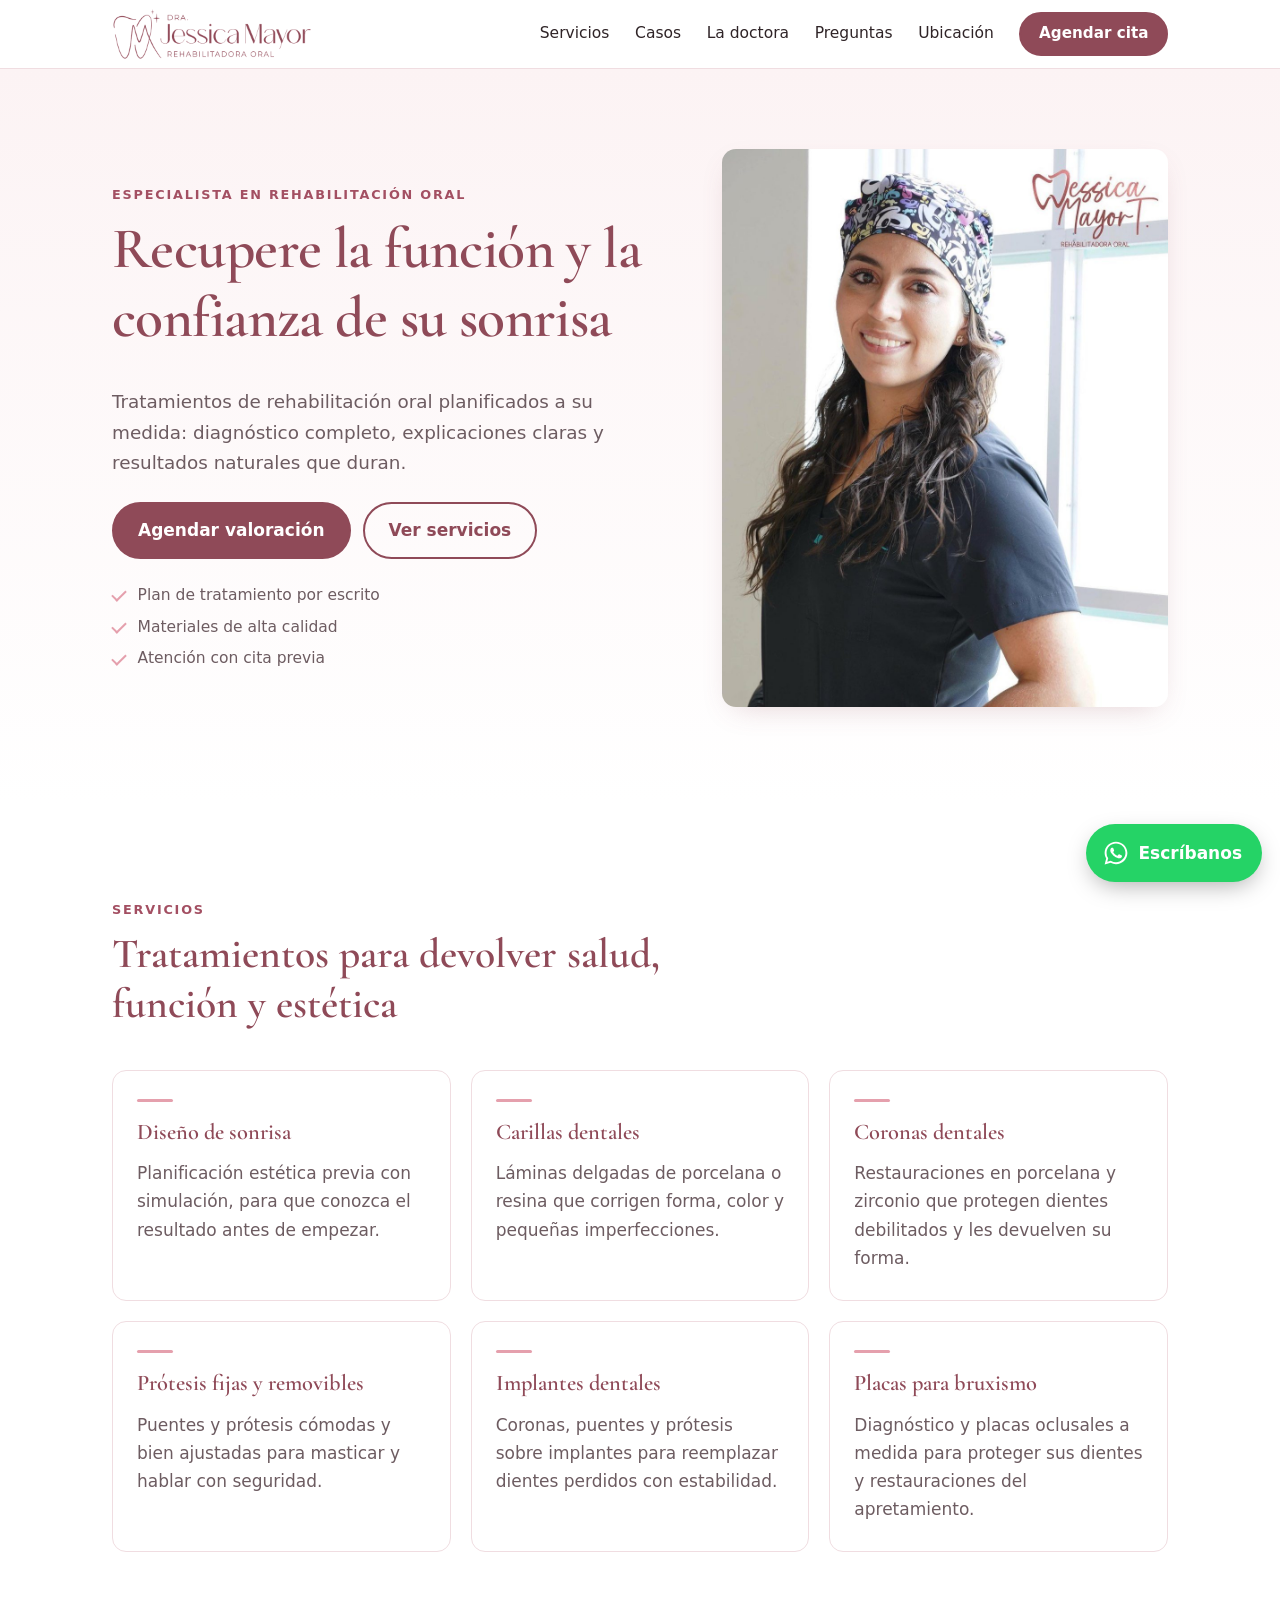
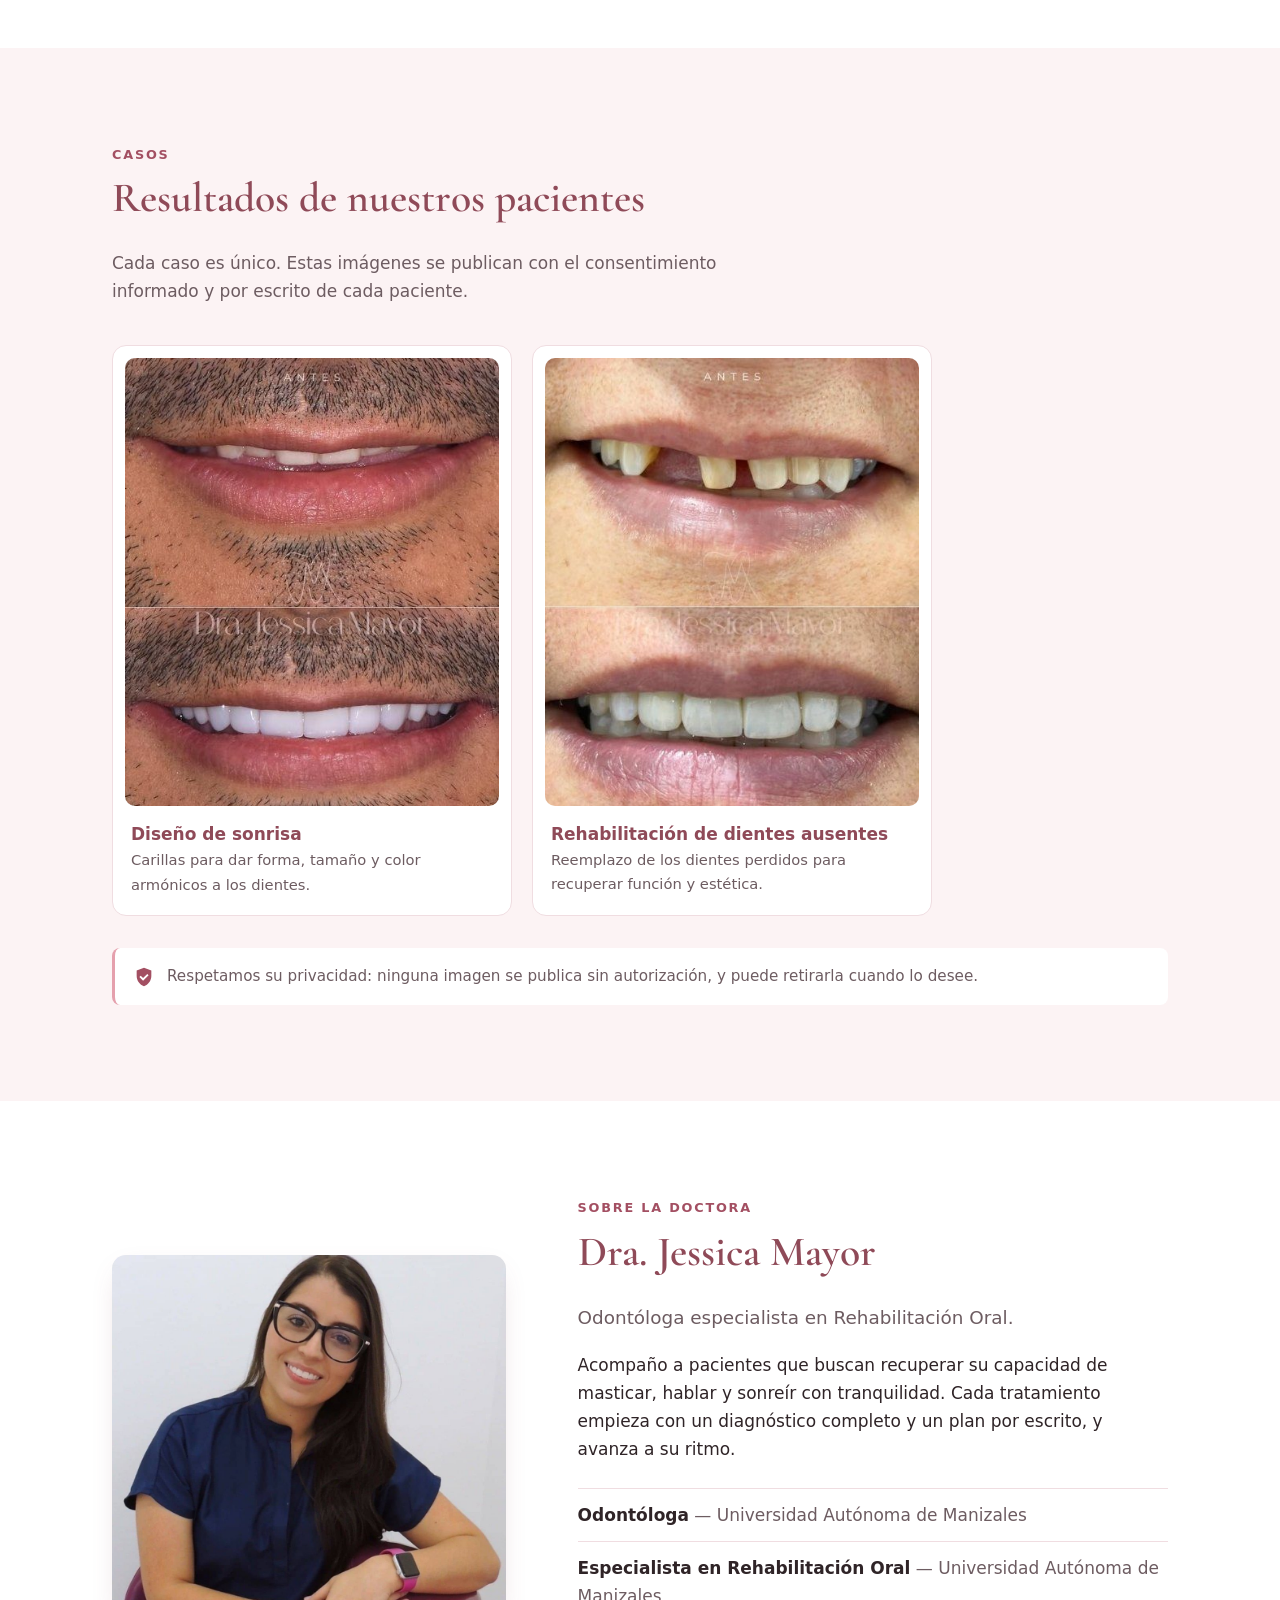
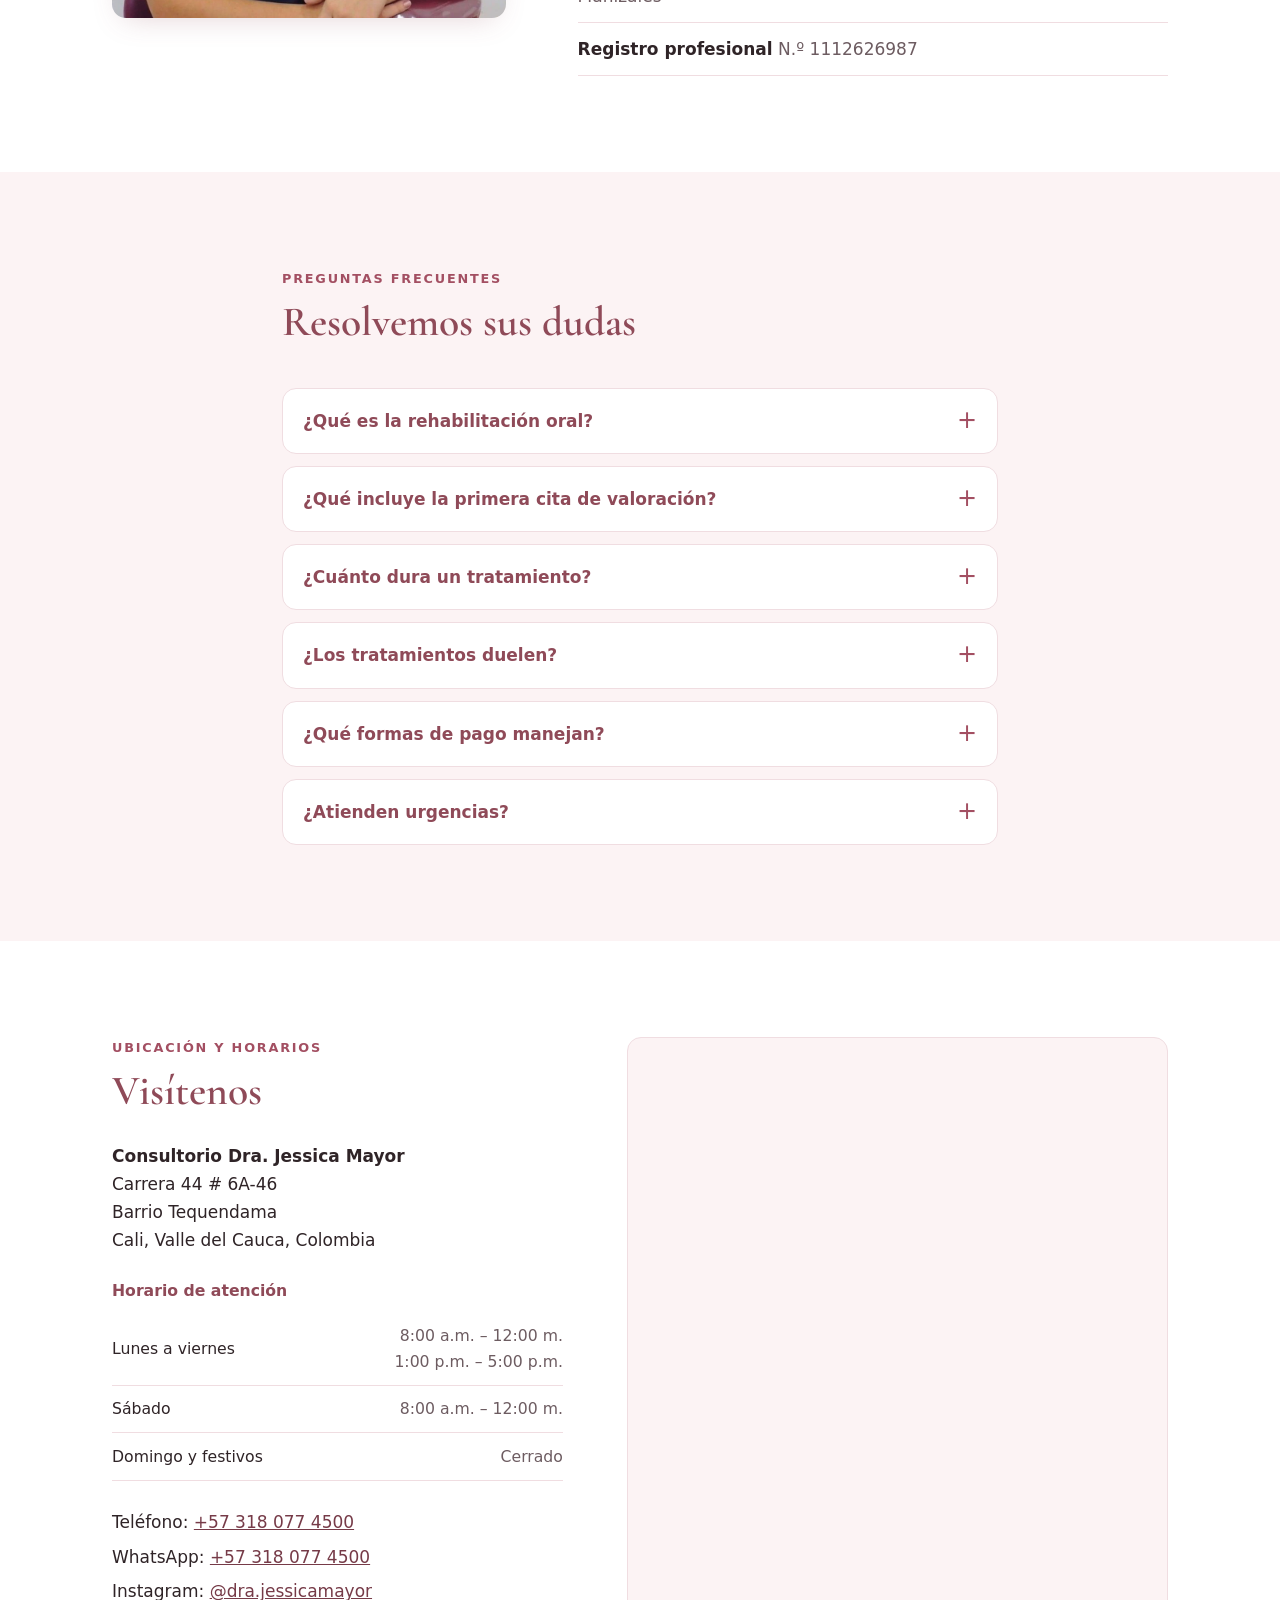
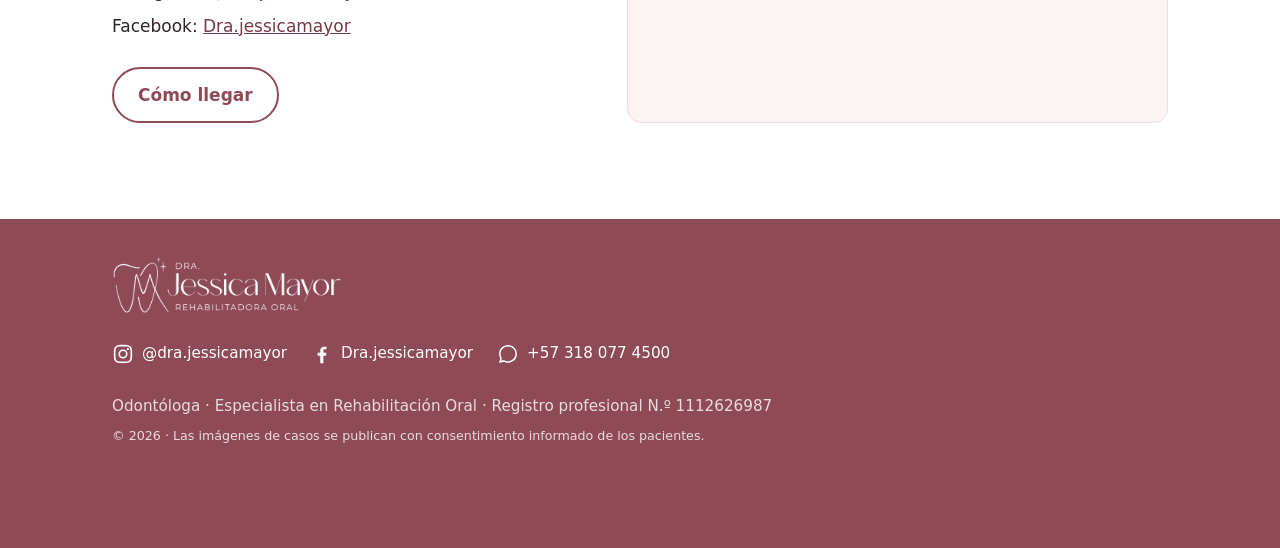
==== index.html @ 812bd180 "Add Dra. Jessica Mayor clinic website and Pages workflow Co-Authored-By: Claude Opus 5.5 <noreply@an" ====
<!doctype html>
<html lang="es">
<head>
  <meta charset="utf-8">
  <meta name="viewport" content="width=device-width, initial-scale=1">
  <title>Dra. Jessica Mayor · Rehabilitación Oral</title>
  <meta name="description" content="Consultorio de rehabilitación oral de la Dra. Jessica Mayor: coronas, implantes, prótesis y diseño de sonrisa con planificación personalizada.">
  <meta name="theme-color" content="#8f4a58">
  <link rel="preconnect" href="https://fonts.googleapis.com">
  <link rel="preconnect" href="https://fonts.gstatic.com" crossorigin>
  <link rel="stylesheet" href="https://fonts.googleapis.com/css2?family=Cormorant+Garamond:wght@500;600&amp;display=swap">
  <link rel="stylesheet" href="styles.css">
</head>
<body>

  <!-- ===== Encabezado ===== -->
  <header class="header">
    <div class="container header__inner">
      <a href="#inicio" class="brand" aria-label="Inicio">
        <img src="img/logo-color.png" alt="Dra. Jessica Mayor, Rehabilitadora Oral" width="600" height="154" class="brand__logo">
      </a>

      <input type="checkbox" id="nav-toggle" class="nav-toggle" aria-hidden="true">
      <label for="nav-toggle" class="nav-toggle__label" aria-label="Abrir menú">
        <span></span>
      </label>

      <nav class="nav" aria-label="Principal">
        <a href="#servicios">Servicios</a>
        <a href="#casos">Casos</a>
        <a href="#doctora">La doctora</a>
        <a href="#preguntas">Preguntas</a>
        <a href="#ubicacion">Ubicación</a>
        <a href="https://wa.me/573180774500?text=Hola%2C%20quisiera%20agendar%20una%20valoraci%C3%B3n" class="btn btn--small" target="_blank" rel="noopener">Agendar cita</a>
      </nav>
    </div>
  </header>

  <main>

    <!-- ===== Portada ===== -->
    <section id="inicio" class="hero">
      <div class="container hero__inner">
        <div class="hero__text">
          <p class="eyebrow">Especialista en Rehabilitación Oral</p>
          <h1>Recupere la función y la confianza de su sonrisa</h1>
          <p class="lead">
            Tratamientos de rehabilitación oral planificados a su medida: diagnóstico
            completo, explicaciones claras y resultados naturales que duran.
          </p>
          <div class="hero__actions">
            <a href="https://wa.me/573180774500?text=Hola%2C%20quisiera%20agendar%20una%20valoraci%C3%B3n" class="btn" target="_blank" rel="noopener">Agendar valoración</a>
            <a href="#servicios" class="btn btn--ghost">Ver servicios</a>
          </div>
          <ul class="hero__points">
            <li>Plan de tratamiento por escrito</li>
            <li>Materiales de alta calidad</li>
            <li>Atención con cita previa</li>
          </ul>
        </div>
        <div class="hero__media">
          <img src="img/doctora-portada.jpg" alt="La Dra. Jessica Mayor, rehabilitadora oral, sonriendo en su consultorio" width="996" height="1246" class="hero__photo">
        </div>
      </div>
    </section>

    <!-- ===== Servicios ===== -->
    <section id="servicios" class="section">
      <div class="container">
        <header class="section__head">
          <p class="eyebrow">Servicios</p>
          <h2>Tratamientos para devolver salud, función y estética</h2>
        </header>

        <div class="grid grid--3">
          <article class="card">
            <h3>Diseño de sonrisa</h3>
            <p>Planificación estética previa con simulación, para que conozca el resultado antes de empezar.</p>
          </article>
          <article class="card">
            <h3>Carillas dentales</h3>
            <p>Láminas delgadas de porcelana o resina que corrigen forma, color y pequeñas imperfecciones.</p>
          </article>
          <article class="card">
            <h3>Coronas dentales</h3>
            <p>Restauraciones en porcelana y zirconio que protegen dientes debilitados y les devuelven su forma.</p>
          </article>
          <article class="card">
            <h3>Prótesis fijas y removibles</h3>
            <p>Puentes y prótesis cómodas y bien ajustadas para masticar y hablar con seguridad.</p>
          </article>
          <article class="card">
            <h3>Implantes dentales</h3>
            <p>Coronas, puentes y prótesis sobre implantes para reemplazar dientes perdidos con estabilidad.</p>
          </article>
          <article class="card">
            <h3>Placas para bruxismo</h3>
            <p>Diagnóstico y placas oclusales a medida para proteger sus dientes y restauraciones del apretamiento.</p>
          </article>
        </div>
      </div>
    </section>

    <!-- ===== Casos ===== -->
    <section id="casos" class="section section--alt">
      <div class="container">
        <header class="section__head">
          <p class="eyebrow">Casos</p>
          <h2>Resultados de nuestros pacientes</h2>
          <p>Cada caso es único. Estas imágenes se publican con el consentimiento informado y por escrito de cada paciente.</p>
        </header>

        <!--
          Para agregar más casos: copie un <figure class="case">, guarde la foto en img/
          y cambie src, alt y el texto. Publique solo fotos con consentimiento firmado.
        -->
        <div class="grid grid--2 cases">
          <figure class="case">
            <img src="img/caso-diseno-sonrisa.jpg" alt="Sonrisa de un paciente antes y después del diseño de sonrisa: dientes cortos y desgastados, luego carillas blancas y uniformes" width="460" height="551" loading="lazy">
            <figcaption>
              <strong>Diseño de sonrisa</strong>
              <span>Carillas para dar forma, tamaño y color armónicos a los dientes.</span>
            </figcaption>
          </figure>
          <figure class="case">
            <img src="img/caso-rehabilitacion.jpg" alt="Sonrisa de una paciente antes y después de la rehabilitación: espacios por dientes ausentes, luego dentadura completa y alineada" width="460" height="550" loading="lazy">
            <figcaption>
              <strong>Rehabilitación de dientes ausentes</strong>
              <span>Reemplazo de los dientes perdidos para recuperar función y estética.</span>
            </figcaption>
          </figure>
        </div>

        <p class="note">
          <svg viewBox="0 0 24 24" aria-hidden="true"><path d="M12 2 4 5v6c0 5 3.4 9.7 8 11 4.6-1.3 8-6 8-11V5l-8-3Zm-1 14-4-4 1.4-1.4L11 13.2l4.6-4.6L17 10l-6 6Z"/></svg>
          Respetamos su privacidad: ninguna imagen se publica sin autorización, y puede retirarla cuando lo desee.
        </p>
      </div>
    </section>

    <!-- ===== Sobre la doctora ===== -->
    <section id="doctora" class="section">
      <div class="container about">
        <div class="about__media">
          <!-- Reemplazar por img/doctora.jpg -->
          <img src="img/doctora-retrato.jpg" alt="Retrato de la Dra. Jessica Mayor" width="996" height="918" class="about__photo" loading="lazy">
        </div>
        <div class="about__text">
          <p class="eyebrow">Sobre la doctora</p>
          <h2>Dra. Jessica Mayor</h2>
          <p class="lead">Odontóloga especialista en Rehabilitación Oral.</p>
          <p>
            Acompaño a pacientes que buscan recuperar su capacidad de masticar, hablar y
            sonreír con tranquilidad. Cada tratamiento
            empieza con un diagnóstico completo y un plan por escrito, y avanza a su ritmo.
          </p>
          <ul class="credentials">
            <li><strong>Odontóloga</strong> — Universidad Autónoma de Manizales</li>
            <li><strong>Especialista en Rehabilitación Oral</strong> — Universidad Autónoma de Manizales</li>
            <li><strong>Registro profesional</strong> N.º 1112626987</li>
          </ul>
        </div>
      </div>
    </section>

    <!-- ===== Preguntas frecuentes ===== -->
    <section id="preguntas" class="section section--alt">
      <div class="container container--narrow">
        <header class="section__head">
          <p class="eyebrow">Preguntas frecuentes</p>
          <h2>Resolvemos sus dudas</h2>
        </header>

        <div class="faq">
          <details>
            <summary>¿Qué es la rehabilitación oral?</summary>
            <p>Es la especialidad que restaura la función, la comodidad y la estética de la boca cuando hay dientes dañados, desgastados o ausentes, mediante coronas, puentes, prótesis e implantes.</p>
          </details>
          <details>
            <summary>¿Qué incluye la primera cita de valoración?</summary>
            <p>Revisión clínica, análisis de radiografías (si las tiene), fotografías y una conversación sobre sus expectativas. Al final recibe un plan de tratamiento con opciones y presupuesto.</p>
          </details>
          <details>
            <summary>¿Cuánto dura un tratamiento?</summary>
            <p>Depende del caso. Una corona puede tomar dos o tres citas; una rehabilitación sobre implantes puede requerir varios meses por los tiempos de cicatrización.</p>
          </details>
          <details>
            <summary>¿Los tratamientos duelen?</summary>
            <p>Trabajamos con anestesia local y técnicas cuidadosas. La mayoría de los pacientes reporta molestias leves y pasajeras.</p>
          </details>
          <details>
            <summary>¿Qué formas de pago manejan?</summary>
            <p>Escríbanos por WhatsApp y le contamos las formas de pago disponibles para su tratamiento.</p>
          </details>
          <details>
            <summary>¿Atienden urgencias?</summary>
            <p>Escríbanos por WhatsApp. Haremos lo posible por atenderle el mismo día o indicarle cómo proceder.</p>
          </details>
        </div>
      </div>
    </section>

    <!-- ===== Ubicación y horarios ===== -->
    <section id="ubicacion" class="section">
      <div class="container location">
        <div class="location__info">
          <p class="eyebrow">Ubicación y horarios</p>
          <h2>Visítenos</h2>

          <address>
            <strong>Consultorio Dra. Jessica Mayor</strong><br>
            Carrera 44 # 6A-46<br>
            Barrio Tequendama<br>
            Cali, Valle del Cauca, Colombia
          </address>

          <table class="hours">
            <caption>Horario de atención</caption>
            <tbody>
              <tr><th scope="row">Lunes a viernes</th><td>8:00 a.m. – 12:00 m.<br>1:00 p.m. – 5:00 p.m.</td></tr>
              <tr><th scope="row">Sábado</th><td>8:00 a.m. – 12:00 m.</td></tr>
              <tr><th scope="row">Domingo y festivos</th><td>Cerrado</td></tr>
            </tbody>
          </table>

          <ul class="contact">
            <li>Teléfono: <a href="tel:+573180774500">+57 318 077 4500</a></li>
            <li>WhatsApp: <a href="https://wa.me/573180774500" target="_blank" rel="noopener">+57 318 077 4500</a></li>
            <li>Instagram: <a href="https://www.instagram.com/dra.jessicamayor/" target="_blank" rel="noopener">@dra.jessicamayor</a></li>
            <li>Facebook: <a href="https://www.facebook.com/Dra.jessicamayor" target="_blank" rel="noopener">Dra.jessicamayor</a></li>
          </ul>

          <a href="https://www.google.com/maps/search/?api=1&amp;query=Carrera+44+%236A-46,+Tequendama,+Cali,+Valle+del+Cauca,+Colombia" class="btn btn--ghost" target="_blank" rel="noopener">Cómo llegar</a>
        </div>

        <div class="location__map">
          <iframe src="https://maps.google.com/maps?q=Carrera+44+%236A-46,+Tequendama,+Cali,+Valle+del+Cauca,+Colombia&amp;z=16&amp;output=embed" title="Mapa: Carrera 44 # 6A-46, Barrio Tequendama, Cali" loading="lazy" referrerpolicy="no-referrer-when-downgrade" allowfullscreen></iframe>
        </div>
      </div>
    </section>

  </main>

  <!-- ===== Pie de página ===== -->
  <footer class="footer">
    <div class="container footer__inner">
      <img src="img/logo-blanco.png" alt="Dra. Jessica Mayor, Rehabilitadora Oral" width="600" height="154" class="footer__logo">
      <ul class="social" aria-label="Redes sociales">
        <li><a href="https://www.instagram.com/dra.jessicamayor/" target="_blank" rel="noopener" aria-label="Instagram"><svg viewBox="0 0 24 24" aria-hidden="true"><path d="M12 7a5 5 0 1 0 0 10 5 5 0 0 0 0-10Zm0 8.2a3.2 3.2 0 1 1 0-6.4 3.2 3.2 0 0 1 0 6.4ZM17.3 5.5a1.2 1.2 0 1 0 0 2.4 1.2 1.2 0 0 0 0-2.4ZM12 2c-2.7 0-3 0-4.1.1C4.3 2.3 2.3 4.3 2.1 7.9 2 9 2 9.3 2 12s0 3 .1 4.1c.2 3.6 2.2 5.6 5.8 5.8 1.1.1 1.4.1 4.1.1s3 0 4.1-.1c3.6-.2 5.6-2.2 5.8-5.8.1-1.1.1-1.4.1-4.1s0-3-.1-4.1c-.2-3.6-2.2-5.6-5.8-5.8C15 2 14.7 2 12 2Zm0 1.8c2.7 0 3 0 4 .1 2.7.1 4 1.4 4.1 4.1.1 1 .1 1.3.1 4s0 3-.1 4c-.1 2.7-1.4 4-4.1 4.1-1 .1-1.3.1-4 .1s-3 0-4-.1c-2.7-.1-4-1.4-4.1-4.1-.1-1-.1-1.3-.1-4s0-3 .1-4C3.9 5.3 5.3 3.9 8 3.9c1-.1 1.3-.1 4-.1Z"/></svg><span>@dra.jessicamayor</span></a></li>
        <li><a href="https://www.facebook.com/Dra.jessicamayor" target="_blank" rel="noopener" aria-label="Facebook"><svg viewBox="0 0 24 24" aria-hidden="true"><path d="M13.5 22v-8.2h2.8l.4-3.2h-3.2V8.5c0-.9.3-1.6 1.6-1.6h1.7V4.1c-.3 0-1.3-.1-2.5-.1-2.5 0-4.2 1.5-4.2 4.3v2.4H7.3v3.2h2.8V22h3.4Z"/></svg><span>Dra.jessicamayor</span></a></li>
        <li><a href="https://wa.me/573180774500" target="_blank" rel="noopener" aria-label="WhatsApp"><svg viewBox="0 0 32 32" aria-hidden="true"><path d="M16 3C8.8 3 3 8.7 3 15.8c0 2.3.6 4.5 1.8 6.5L3 29l6.9-1.8c1.9 1 4 1.6 6.1 1.6 7.2 0 13-5.7 13-12.8S23.2 3 16 3Zm0 23.5c-1.9 0-3.8-.5-5.5-1.5l-.4-.2-4.1 1.1 1.1-4-.3-.4a10.5 10.5 0 0 1-1.6-5.6C5.2 9.9 10 5.2 16 5.2s10.8 4.7 10.8 10.6S22 26.5 16 26.5Z"/></svg><span>+57 318 077 4500</span></a></li>
      </ul>
      <p>Odontóloga · Especialista en Rehabilitación Oral · Registro profesional N.º 1112626987</p>
      <p><small>© 2026 · Las imágenes de casos se publican con consentimiento informado de los pacientes.</small></p>
    </div>
  </footer>

  <!-- ===== Botón flotante de WhatsApp ===== -->
  <a href="https://wa.me/573180774500?text=Hola%2C%20quisiera%20informaci%C3%B3n%20sobre%20un%20tratamiento"
     class="whatsapp" target="_blank" rel="noopener" aria-label="Escribir por WhatsApp">
    <svg viewBox="0 0 32 32" aria-hidden="true">
      <path d="M16 3C8.8 3 3 8.7 3 15.8c0 2.3.6 4.5 1.8 6.5L3 29l6.9-1.8c1.9 1 4 1.6 6.1 1.6 7.2 0 13-5.7 13-12.8S23.2 3 16 3Zm0 23.5c-1.9 0-3.8-.5-5.5-1.5l-.4-.2-4.1 1.1 1.1-4-.3-.4a10.5 10.5 0 0 1-1.6-5.6C5.2 9.9 10 5.2 16 5.2s10.8 4.7 10.8 10.6S22 26.5 16 26.5Zm5.9-7.9c-.3-.2-1.9-1-2.2-1.1-.3-.1-.5-.2-.7.2l-1 1.2c-.2.2-.4.2-.7.1-.3-.2-1.4-.5-2.6-1.6-1-.9-1.6-1.9-1.8-2.2-.2-.3 0-.5.1-.7l.5-.6.3-.5c.1-.2 0-.4 0-.6l-1-2.4c-.3-.6-.5-.5-.7-.5h-.6c-.2 0-.6.1-.9.4-.3.3-1.1 1.1-1.1 2.7s1.2 3.1 1.3 3.3c.2.2 2.3 3.5 5.6 4.9.8.3 1.4.5 1.9.7.8.2 1.5.2 2.1.1.6-.1 1.9-.8 2.2-1.5.3-.7.3-1.4.2-1.5-.1-.2-.3-.3-.6-.4Z"/>
    </svg>
    <span class="whatsapp__label">Escríbanos</span>
  </a>

</body>
</html>
---- styles.css ----
/* =========================================================
   Dra. Jessica Mayor · Rehabilitación Oral
   Hoja de estilos única, sin frameworks. Mobile-first.
   ========================================================= */

:root {
  /* Colores tomados de la tarjeta de presentación */
  --ink: #2f2427;          /* texto principal */
  --muted: #6d5c61;        /* texto secundario */
  --primary: #8f4a58;      /* malva (versión oscura del rosa de marca) */
  --primary-600: #763b48;
  --accent: #e5a0ad;       /* rosa de marca, para detalles */
  --accent-ink: #a34f62;   /* rosa legible sobre blanco */
  --bg: #ffffff;
  --bg-alt: #fcf3f4;       /* rosa muy claro */
  --line: #f0dde1;
  --wa: #25d366;

  --radius: 14px;
  --shadow: 0 10px 30px -12px rgba(143, 74, 88, .28);
  --max: 1120px;
  --font-sans: "Segoe UI", system-ui, -apple-system, Roboto, "Helvetica Neue", Arial, sans-serif;
  --font-serif: "Cormorant Garamond", Georgia, "Times New Roman", serif;
}

*, *::before, *::after { box-sizing: border-box; }

html { scroll-behavior: smooth; scroll-padding-top: 76px; }
@media (prefers-reduced-motion: reduce) { html { scroll-behavior: auto; } }

body {
  margin: 0;
  font-family: var(--font-sans);
  font-size: 1.0625rem;
  line-height: 1.65;
  color: var(--ink);
  background: var(--bg);
  -webkit-font-smoothing: antialiased;
}

img { max-width: 100%; display: block; }
a { color: var(--primary-600); }
a:focus-visible, summary:focus-visible, .nav-toggle__label:focus-visible {
  outline: 3px solid var(--accent-ink);
  outline-offset: 3px;
}

h1, h2, h3 {
  font-family: var(--font-serif);
  font-weight: 600;
  line-height: 1.2;
  color: var(--primary);
  margin: 0 0 .6em;
}
h1 { font-size: clamp(2.3rem, 7vw, 3.6rem); letter-spacing: -.01em; }
h2 { font-size: clamp(1.9rem, 5vw, 2.6rem); }
h3 { font-size: 1.4rem; }
p  { margin: 0 0 1em; }

.container { width: 100%; max-width: var(--max); margin: 0 auto; padding: 0 20px; }
.container--narrow { max-width: 780px; }

.eyebrow {
  font-size: .8rem;
  font-weight: 600;
  letter-spacing: .14em;
  text-transform: uppercase;
  color: var(--accent-ink);
  margin-bottom: .6rem;
}
.lead { font-size: 1.15rem; color: var(--muted); }

/* ---------- Botones ---------- */
.btn {
  display: inline-flex;
  align-items: center;
  justify-content: center;
  min-height: 48px;
  padding: .75rem 1.5rem;
  border-radius: 999px;
  border: 2px solid var(--primary);
  background: var(--primary);
  color: #fff;
  font-weight: 600;
  text-decoration: none;
  transition: background .2s, color .2s, transform .2s;
}
.btn:hover { background: var(--primary-600); border-color: var(--primary-600); }
.btn:active { transform: translateY(1px); }
.btn--ghost { background: transparent; color: var(--primary); }
.btn--ghost:hover { background: var(--primary); color: #fff; }
.btn--small { min-height: 40px; padding: .45rem 1.1rem; font-size: .95rem; }

/* ---------- Encabezado ---------- */
.header {
  position: sticky;
  top: 0;
  z-index: 50;
  background: rgba(255, 255, 255, .95);
  backdrop-filter: saturate(150%) blur(8px);
  border-bottom: 1px solid var(--line);
}
.header__inner {
  display: flex;
  align-items: center;
  justify-content: space-between;
  min-height: 68px;
}
.brand { display: flex; align-items: center; gap: .7rem; text-decoration: none; color: var(--ink); }
.brand__logo { width: 170px; height: auto; }

/* Menú móvil (sin JavaScript) */
.nav-toggle { position: absolute; opacity: 0; pointer-events: none; }
.nav-toggle__label {
  display: grid; place-items: center;
  width: 44px; height: 44px;
  cursor: pointer;
}
.nav-toggle__label span,
.nav-toggle__label span::before,
.nav-toggle__label span::after {
  display: block;
  width: 22px; height: 2px;
  background: var(--primary);
  border-radius: 2px;
  position: relative;
  transition: transform .25s, background .25s;
}
.nav-toggle__label span::before,
.nav-toggle__label span::after { content: ""; position: absolute; left: 0; }
.nav-toggle__label span::before { top: -7px; }
.nav-toggle__label span::after  { top:  7px; }
.nav-toggle:checked + .nav-toggle__label span { background: transparent; }
.nav-toggle:checked + .nav-toggle__label span::before { transform: translateY(7px) rotate(45deg); }
.nav-toggle:checked + .nav-toggle__label span::after  { transform: translateY(-7px) rotate(-45deg); }

.nav {
  position: absolute;
  top: 100%; left: 0; right: 0;
  display: none;
  flex-direction: column;
  gap: .25rem;
  padding: .75rem 20px 1.25rem;
  background: #fff;
  border-bottom: 1px solid var(--line);
  box-shadow: var(--shadow);
}
.nav a:not(.btn) {
  padding: .7rem 0;
  color: var(--ink);
  text-decoration: none;
  border-bottom: 1px solid var(--line);
}
.nav .btn { margin-top: .75rem; }
.nav-toggle:checked ~ .nav { display: flex; }

/* ---------- Portada ---------- */
.hero {
  background: linear-gradient(180deg, var(--bg-alt) 0%, #fff 100%);
  padding: 48px 0 64px;
}
.hero__inner { display: grid; gap: 40px; align-items: center; }
.hero__actions { display: flex; flex-wrap: wrap; gap: .75rem; margin: 1.5rem 0; }
.hero__points {
  list-style: none; padding: 0; margin: 0;
  display: grid; gap: .4rem;
  color: var(--muted); font-size: .97rem;
}
.hero__points li { padding-left: 1.6rem; position: relative; }
.hero__points li::before {
  content: "";
  position: absolute; left: 0; top: .5em;
  width: 14px; height: 8px;
  border-left: 2px solid var(--accent);
  border-bottom: 2px solid var(--accent);
  transform: rotate(-45deg);
}

/* ---------- Marcadores de posición para fotos ---------- */
.placeholder {
  display: grid; place-items: center;
  aspect-ratio: 4 / 3;
  border-radius: var(--radius);
  background:
    repeating-linear-gradient(135deg, transparent 0 14px, rgba(143,74,88,.05) 14px 28px),
    #f6e6e9;
  border: 1px dashed #e0bcc4;
  color: var(--muted);
  font-size: .9rem;
  text-align: center;
  padding: 1rem;
}
.placeholder--tall     { aspect-ratio: 4 / 3; }
.placeholder--portrait { aspect-ratio: 4 / 5; }
.placeholder--map      { aspect-ratio: auto; height: 100%; min-height: 300px; }
.hero__media .placeholder,
.about__media .placeholder { box-shadow: var(--shadow); }

/* ---------- Paneles de marca (mientras no haya fotos) ---------- */
.brand-panel {
  display: flex; flex-direction: column; align-items: center; justify-content: center;
  gap: 1.25rem;
  aspect-ratio: 4 / 3;
  padding: 2rem;
  border-radius: var(--radius);
  background: radial-gradient(120% 90% at 85% 10%, #f2bcc6 0%, #e5a0ad 45%, #d98c9b 100%);
  box-shadow: var(--shadow);
  text-align: center;
}
.brand-panel img { width: min(80%, 360px); height: auto; }
.brand-panel p {
  margin: 0; color: #fff;
  font-size: .72rem; letter-spacing: .14em; text-transform: uppercase;
}
@media (min-width: 640px) { .brand-panel p { font-size: .82rem; letter-spacing: .22em; } }
.quote-panel {
  margin: 0;
  aspect-ratio: 4 / 5;
  display: flex; flex-direction: column; justify-content: center;
  padding: 2.5rem 2rem;
  border-radius: var(--radius);
  background: var(--primary);
  color: #fff;
  box-shadow: var(--shadow);
  position: relative;
  overflow: hidden;
}
.quote-panel::before {
  content: "“";
  position: absolute; top: -.15em; left: .2em;
  font-family: var(--font-serif); font-size: 9rem; line-height: 1;
  color: rgba(255,255,255,.12);
}
.quote-panel p { font-family: var(--font-serif); font-size: clamp(1.4rem, 4.5vw, 1.8rem); line-height: 1.35; margin: 0 0 1.25rem; position: relative; }
.quote-panel footer { color: #f2c6ce; font-size: .95rem; letter-spacing: .04em; }
.hero__photo, .about__photo { width: 100%; height: auto; border-radius: var(--radius); box-shadow: var(--shadow); object-fit: cover; }
.hero__photo { aspect-ratio: 4 / 5; max-width: 460px; margin: 0 auto; object-position: center top; }
.about__photo { aspect-ratio: auto; }

/* ---------- Secciones ---------- */
.section { padding: 72px 0; }
.section--alt { background: var(--bg-alt); }
.section__head { max-width: 680px; margin-bottom: 40px; }
.section__head p:last-child { color: var(--muted); }

.grid { display: grid; gap: 20px; }
.grid > *, .hero__inner > *, .about > *, .location > * { min-width: 0; }

.card {
  background: #fff;
  border: 1px solid var(--line);
  border-radius: var(--radius);
  padding: 28px 24px;
  transition: box-shadow .25s, transform .25s;
}
.card::before {
  content: "";
  display: block;
  width: 36px; height: 3px;
  background: var(--accent);
  margin-bottom: 1.1rem;
  border-radius: 2px;
}
.card:hover { box-shadow: var(--shadow); transform: translateY(-2px); }
.card p { color: var(--muted); margin: 0; }

/* ---------- Casos ---------- */
.case {
  margin: 0;
  background: #fff;
  border: 1px solid var(--line);
  border-radius: var(--radius);
  padding: 12px;
}
.case__pair { display: grid; grid-template-columns: 1fr 1fr; gap: 8px; }
.case__pair .placeholder,
.case__pair img { aspect-ratio: 1 / 1; border-radius: 10px; object-fit: cover; width: 100%; }
.case figcaption { padding: 14px 6px 6px; display: flex; flex-direction: column; }
.case figcaption strong { color: var(--primary); }
.case figcaption span { color: var(--muted); font-size: .92rem; }

.cases { max-width: 820px; }
.case > img { width: 100%; height: auto; border-radius: 10px; }

.note {
  display: flex; gap: .75rem; align-items: flex-start;
  margin: 32px 0 0;
  padding: 16px 18px;
  background: #fff;
  border-left: 3px solid var(--accent);
  border-radius: 8px;
  color: var(--muted);
  font-size: .95rem;
}
.note svg { flex: none; width: 22px; height: 22px; fill: var(--accent-ink); margin-top: 2px; }

/* ---------- Sobre la doctora ---------- */
.about { display: grid; gap: 40px; align-items: center; }
.about__media { max-width: 420px; }
.credentials { list-style: none; padding: 0; margin: 1.5rem 0 0; }
.credentials li {
  padding: .75rem 0;
  border-top: 1px solid var(--line);
  color: var(--muted);
}
.credentials li:last-child { border-bottom: 1px solid var(--line); }
.credentials strong { color: var(--ink); }

/* ---------- Preguntas frecuentes ---------- */
.faq { display: grid; gap: 12px; }
.faq details {
  background: #fff;
  border: 1px solid var(--line);
  border-radius: var(--radius);
  padding: 0 20px;
}
.faq summary {
  list-style: none;
  cursor: pointer;
  padding: 18px 32px 18px 0;
  font-weight: 600;
  color: var(--primary);
  position: relative;
}
.faq summary::-webkit-details-marker { display: none; }
.faq summary::after {
  content: "+";
  position: absolute; right: 0; top: 50%;
  transform: translateY(-50%);
  font-size: 1.5rem; font-weight: 400;
  color: var(--accent-ink);
  transition: transform .2s;
}
.faq details[open] summary::after { transform: translateY(-50%) rotate(45deg); }
.faq details p { color: var(--muted); padding-bottom: 18px; margin: 0; }

/* ---------- Ubicación ---------- */
.location { display: grid; gap: 40px; }
address { font-style: normal; margin-bottom: 1.5rem; }
.hours {
  width: 100%;
  border-collapse: collapse;
  margin-bottom: 1.5rem;
  font-size: .98rem;
}
.hours caption {
  text-align: left;
  font-weight: 600;
  color: var(--primary);
  padding-bottom: .5rem;
}
.hours th, .hours td { padding: .65rem 0; border-bottom: 1px solid var(--line); }
.hours th { text-align: left; font-weight: 500; }
.hours td { text-align: right; color: var(--muted); }
.contact { list-style: none; padding: 0; margin: 0 0 1.5rem; }
.contact li { padding: .2rem 0; }
.location__map iframe { display: block; width: 100%; height: 100%; min-height: 340px; border: 1px solid var(--line); border-radius: var(--radius); background: var(--bg-alt); }

/* ---------- Pie ---------- */
.footer {
  background: var(--primary);
  color: rgba(255, 255, 255, .8);
  padding: 36px 0 96px; /* espacio extra para el botón flotante */
  font-size: .95rem;
}
.footer__inner p { margin: .25rem 0; }
.footer strong { color: #fff; }
.footer__logo { width: 230px; height: auto; margin-bottom: 1.25rem; }
.social { list-style: none; padding: 0; margin: 0 0 1.25rem; display: flex; flex-wrap: wrap; gap: .5rem 1.5rem; }
.social a { display: inline-flex; align-items: center; gap: .5rem; color: #fff; text-decoration: none; min-height: 40px; }
.social a:hover span { text-decoration: underline; }
.social svg { width: 22px; height: 22px; fill: currentColor; flex: none; }

/* ---------- Botón flotante de WhatsApp ---------- */
.whatsapp {
  position: fixed;
  right: 18px; bottom: 18px;
  z-index: 60;
  display: flex; align-items: center; gap: .5rem;
  height: 58px; min-width: 58px;
  padding: 0 15px;
  border-radius: 999px;
  background: var(--wa);
  color: #fff;
  text-decoration: none;
  font-weight: 600;
  box-shadow: 0 8px 24px -6px rgba(0, 0, 0, .35);
  transition: transform .2s, box-shadow .2s;
}
.whatsapp:hover { transform: translateY(-2px); box-shadow: 0 12px 28px -6px rgba(0, 0, 0, .4); }
.whatsapp:focus-visible { outline: 3px solid var(--primary); outline-offset: 3px; }
.whatsapp svg { width: 28px; height: 28px; fill: currentColor; flex: none; }
.whatsapp__label { display: none; }

/* =========================================================
   Pantallas medianas y grandes
   ========================================================= */
@media (min-width: 640px) {
  .grid--3, .grid--2 { grid-template-columns: repeat(2, 1fr); }
  .whatsapp__label { display: inline; }
  .whatsapp { padding: 0 20px 0 16px; }
}

@media (min-width: 900px) {
  .container { padding: 0 32px; }
  .section { padding: 96px 0; }

  .nav-toggle__label { display: none; }
  .brand__logo { width: 200px; }
  .nav {
    position: static;
    display: flex;
    flex-direction: row;
    align-items: center;
    gap: 1.6rem;
    padding: 0;
    background: none;
    border: 0;
    box-shadow: none;
  }
  .nav a:not(.btn) {
    padding: .3rem 0;
    border: 0;
    font-size: .97rem;
    position: relative;
  }
  .nav a:not(.btn)::after {
    content: "";
    position: absolute; left: 0; right: 0; bottom: -2px;
    height: 2px; background: var(--accent);
    transform: scaleX(0); transition: transform .2s;
  }
  .nav a:not(.btn):hover::after { transform: scaleX(1); }
  .nav .btn { margin-top: 0; }

  .hero { padding: 80px 0 96px; }
  .hero__inner { grid-template-columns: 1.1fr .9fr; gap: 64px; }

  .grid--3 { grid-template-columns: repeat(3, 1fr); }

  .about { grid-template-columns: .8fr 1.2fr; gap: 72px; }
  .location { grid-template-columns: 1fr 1.2fr; gap: 64px; align-items: stretch; }
}
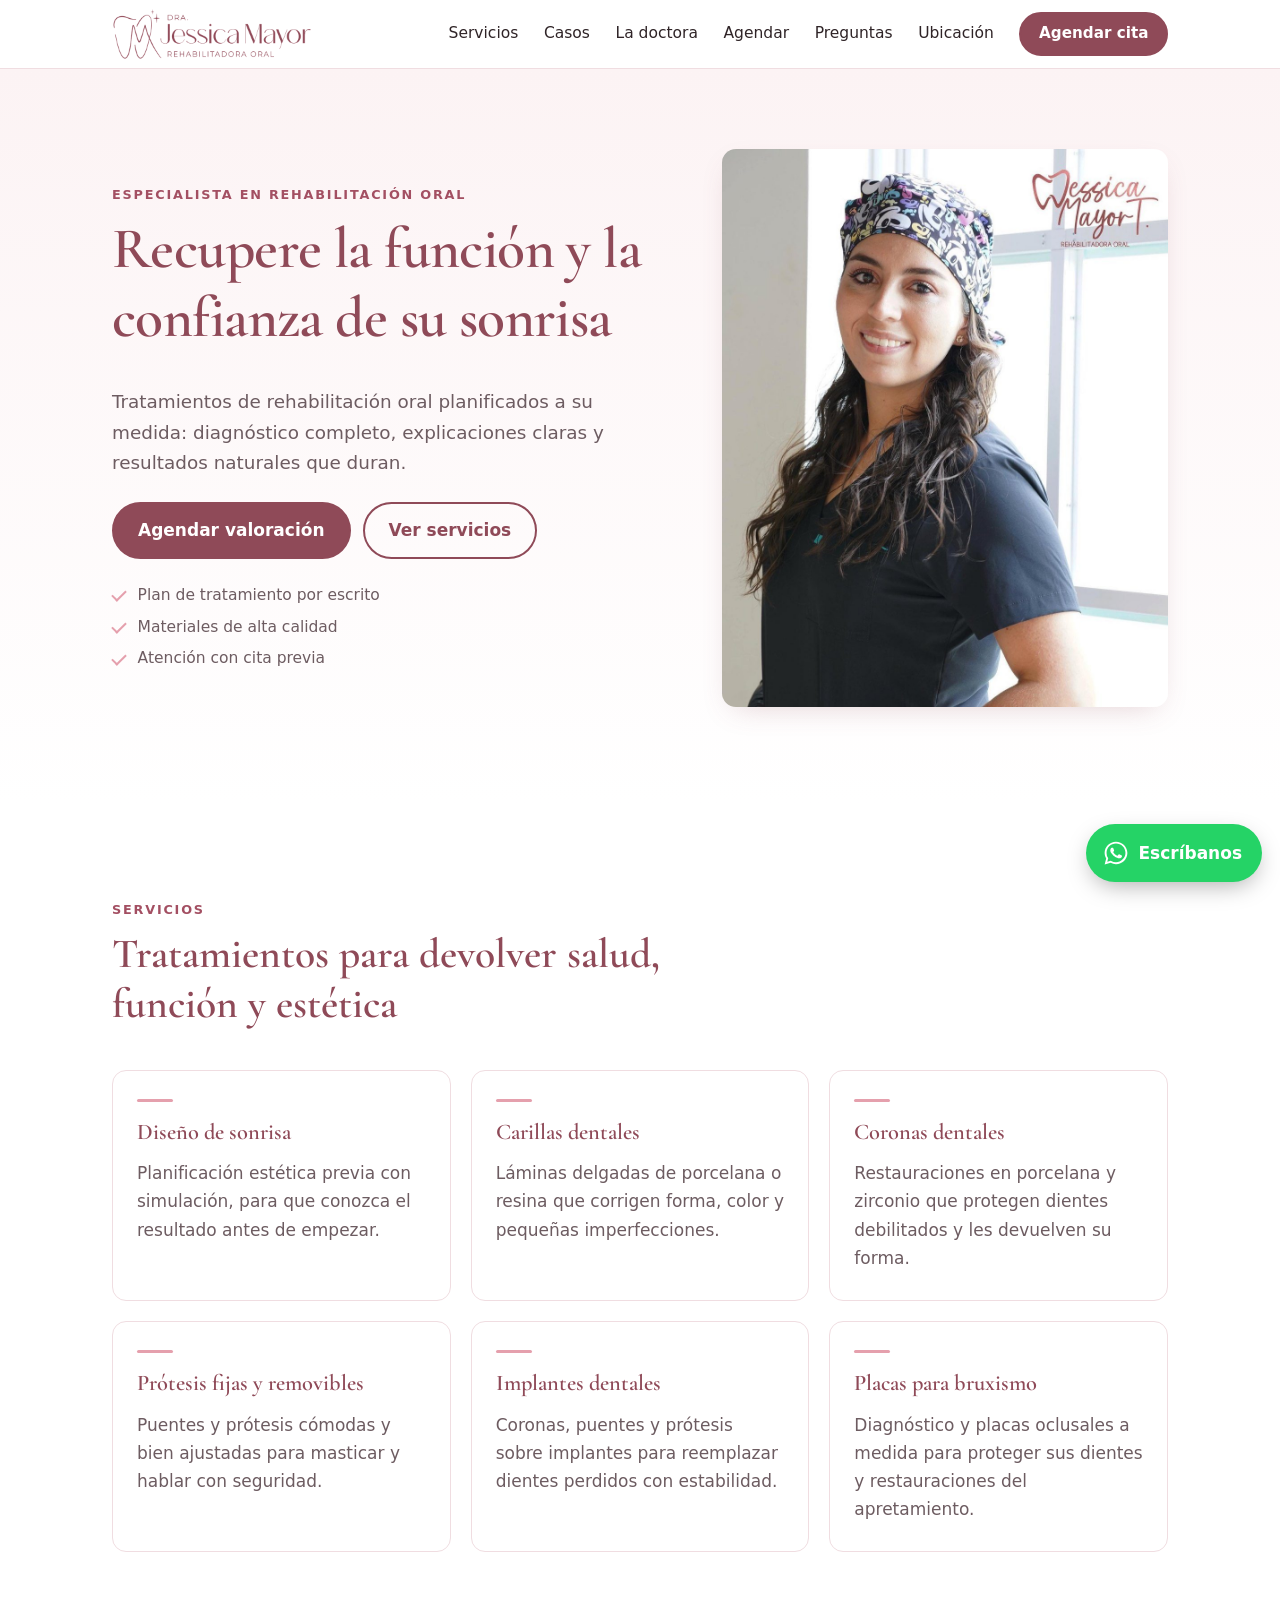
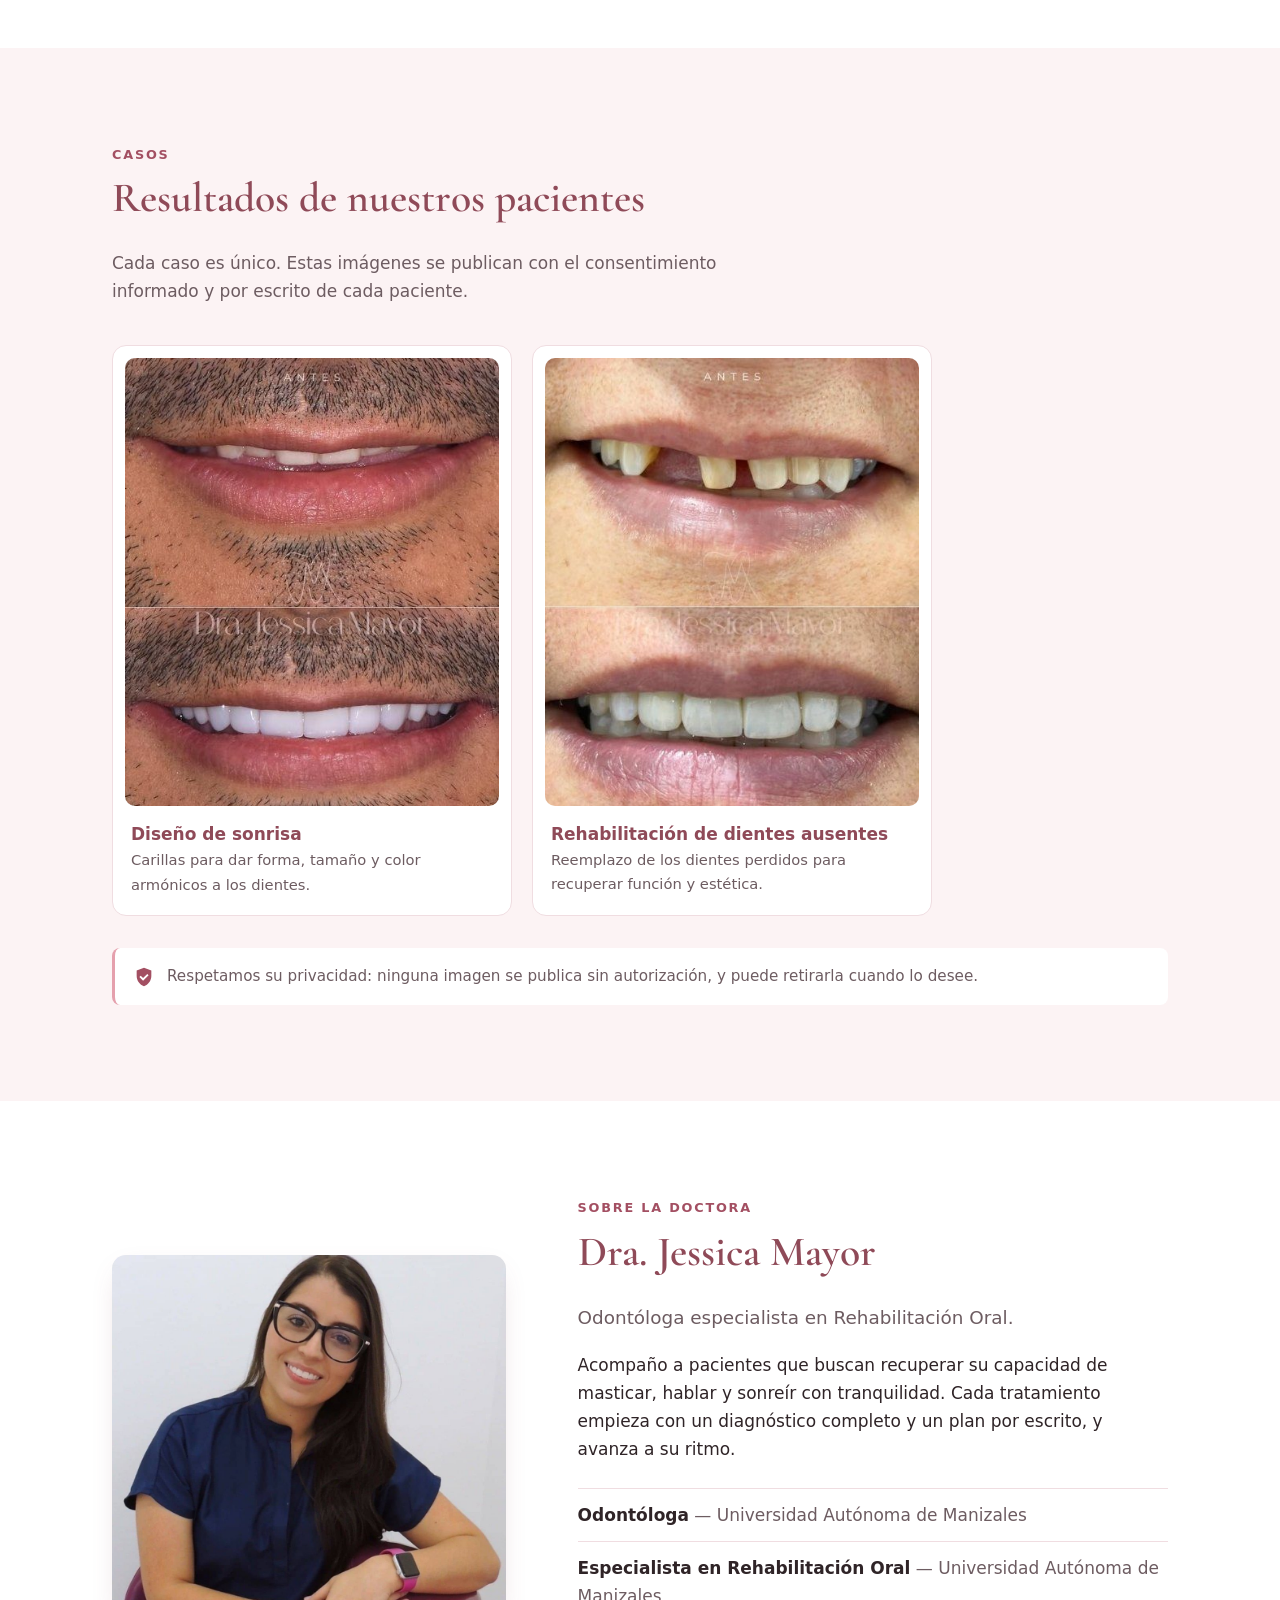
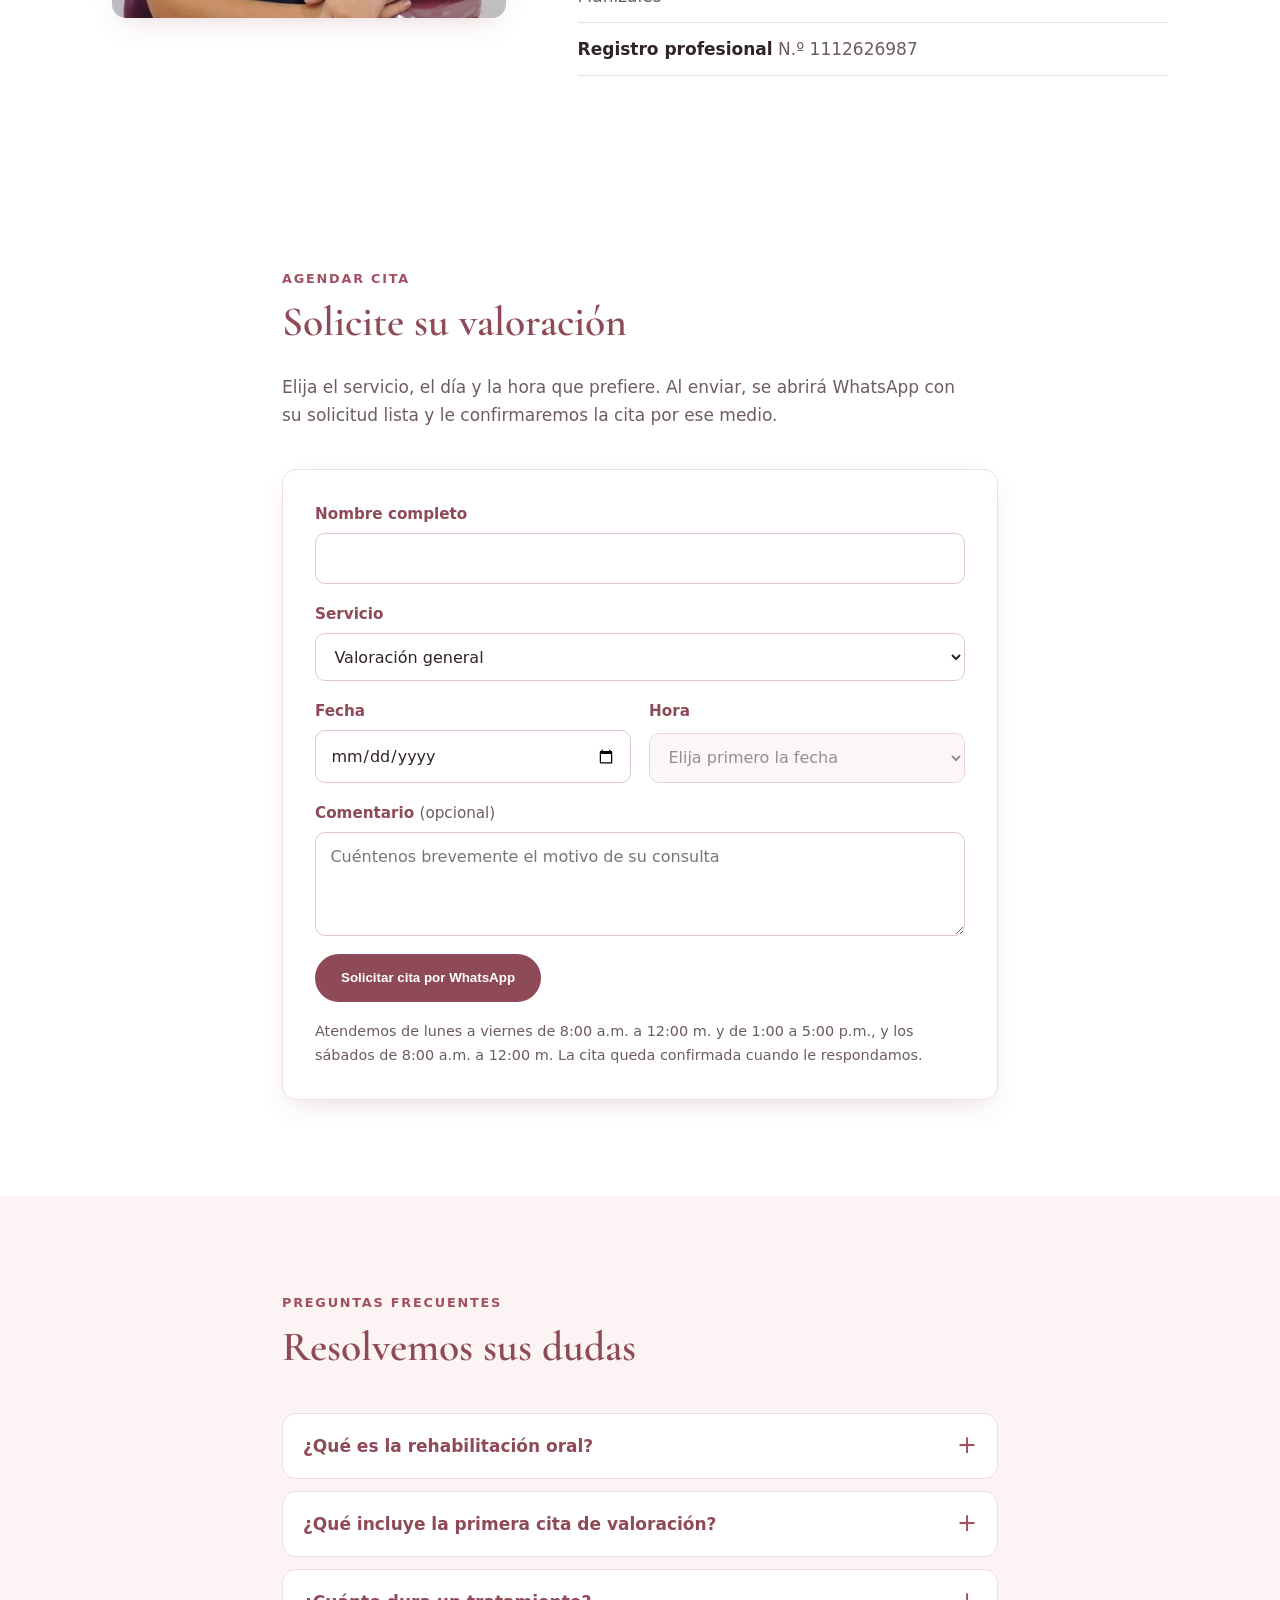
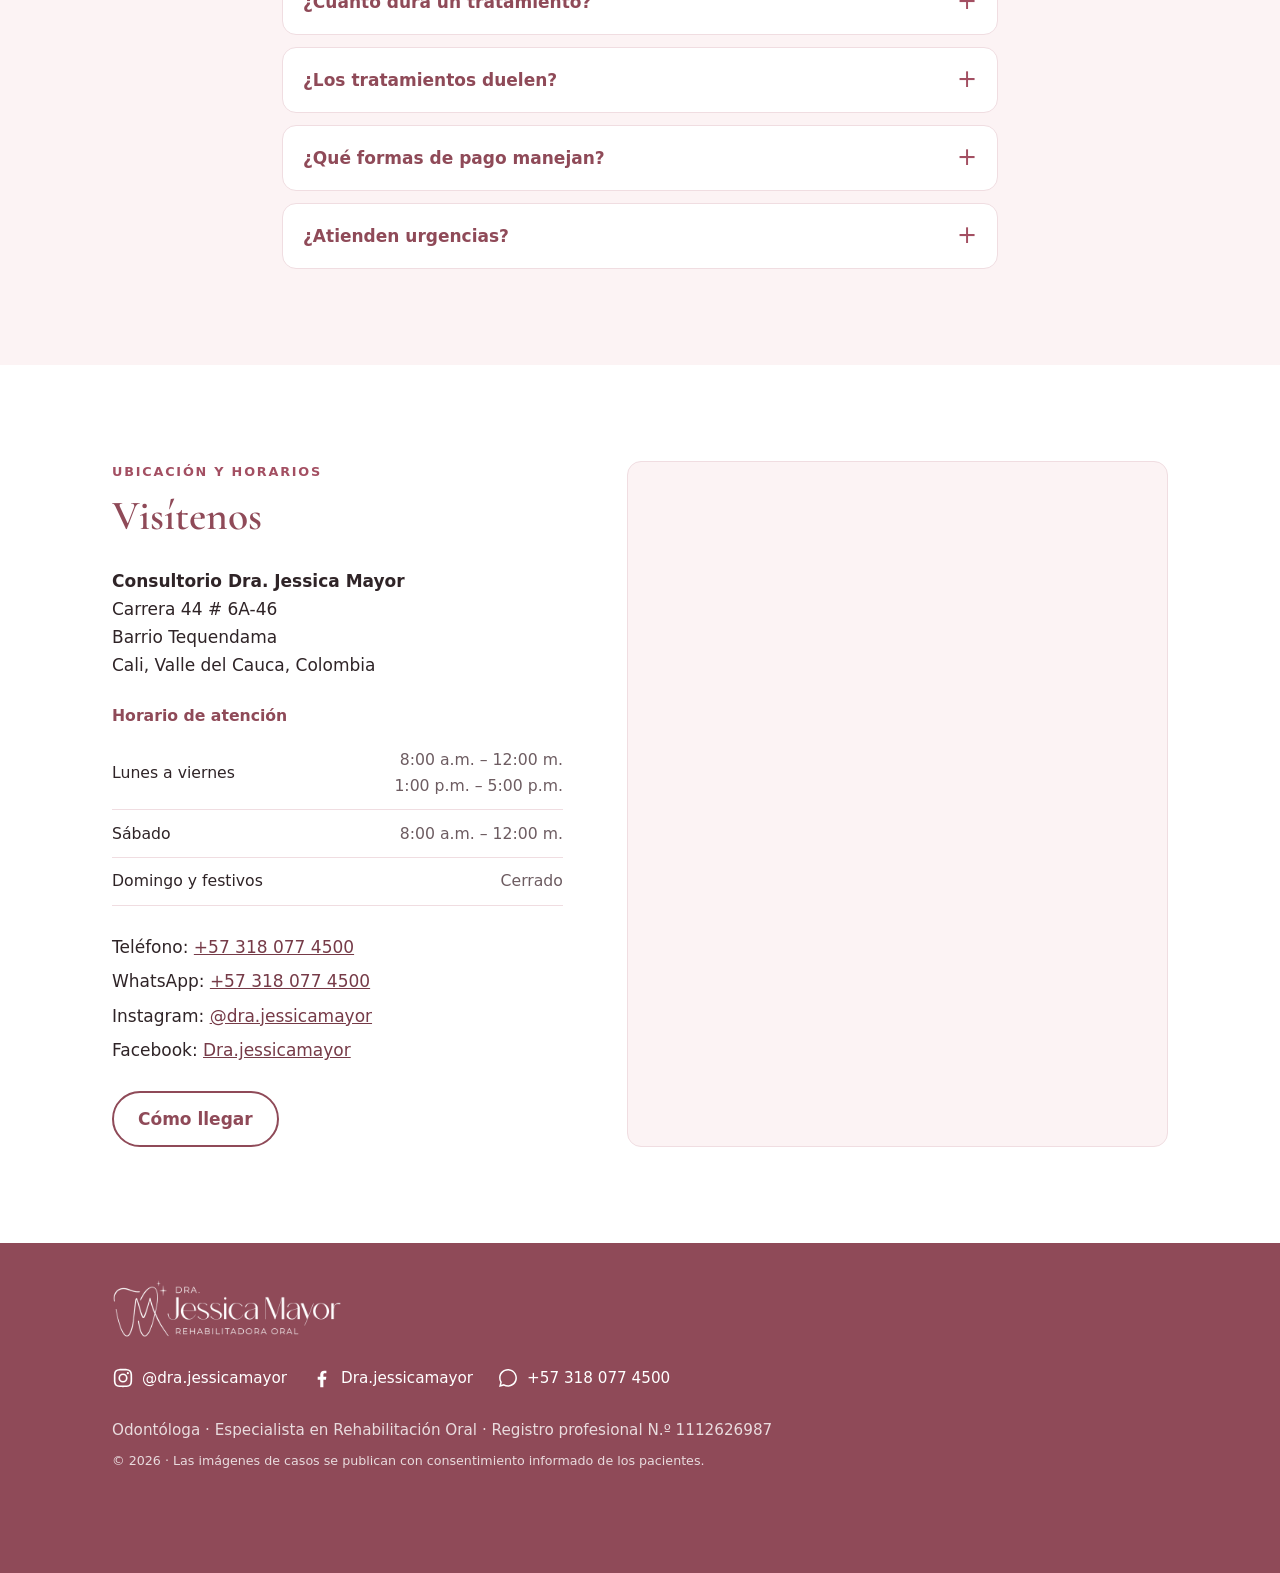
==== commit f765c9df: "Add online appointment request form that opens WhatsApp Patients pick service, date and a 30-minute " ====
--- a/index.html
+++ b/index.html
@@ -29,9 +29,10 @@
         <a href="#servicios">Servicios</a>
         <a href="#casos">Casos</a>
         <a href="#doctora">La doctora</a>
+        <a href="#agendar">Agendar</a>
         <a href="#preguntas">Preguntas</a>
         <a href="#ubicacion">Ubicación</a>
-        <a href="https://wa.me/573180774500?text=Hola%2C%20quisiera%20agendar%20una%20valoraci%C3%B3n" class="btn btn--small" target="_blank" rel="noopener">Agendar cita</a>
+        <a href="#agendar" class="btn btn--small">Agendar cita</a>
       </nav>
     </div>
   </header>
@@ -49,7 +50,7 @@
             completo, explicaciones claras y resultados naturales que duran.
           </p>
           <div class="hero__actions">
-            <a href="https://wa.me/573180774500?text=Hola%2C%20quisiera%20agendar%20una%20valoraci%C3%B3n" class="btn" target="_blank" rel="noopener">Agendar valoración</a>
+            <a href="#agendar" class="btn">Agendar valoración</a>
             <a href="#servicios" class="btn btn--ghost">Ver servicios</a>
           </div>
           <ul class="hero__points">
@@ -163,6 +164,56 @@
       </div>
     </section>
 
+    <!-- ===== Agendar cita ===== -->
+    <section id="agendar" class="section">
+      <div class="container container--narrow">
+        <header class="section__head">
+          <p class="eyebrow">Agendar cita</p>
+          <h2>Solicite su valoración</h2>
+          <p>Elija el servicio, el día y la hora que prefiere. Al enviar, se abrirá WhatsApp con su solicitud lista y le confirmaremos la cita por ese medio.</p>
+        </header>
+
+        <form class="booking" id="booking" novalidate>
+          <div class="field">
+            <label for="b-nombre">Nombre completo</label>
+            <input id="b-nombre" name="nombre" type="text" autocomplete="name" required>
+          </div>
+          <div class="field">
+            <label for="b-servicio">Servicio</label>
+            <select id="b-servicio" name="servicio" required>
+              <option value="Valoración general">Valoración general</option>
+              <option>Diseño de sonrisa</option>
+              <option>Carillas dentales</option>
+              <option>Coronas dentales</option>
+              <option>Prótesis fijas y removibles</option>
+              <option>Implantes dentales</option>
+              <option>Placas para bruxismo</option>
+            </select>
+          </div>
+          <div class="field-row">
+            <div class="field">
+              <label for="b-fecha">Fecha</label>
+              <input id="b-fecha" name="fecha" type="date" required>
+            </div>
+            <div class="field">
+              <label for="b-hora">Hora</label>
+              <select id="b-hora" name="hora" required disabled>
+                <option value="">Elija primero la fecha</option>
+              </select>
+            </div>
+          </div>
+          <div class="field">
+            <label for="b-nota">Comentario <span class="optional">(opcional)</span></label>
+            <textarea id="b-nota" name="nota" rows="3" placeholder="Cuéntenos brevemente el motivo de su consulta"></textarea>
+          </div>
+          <p class="booking__error" id="b-error" role="alert" hidden></p>
+          <button type="submit" class="btn">Solicitar cita por WhatsApp</button>
+          <p class="booking__hint">Atendemos de lunes a viernes de 8:00 a.m. a 12:00 m. y de 1:00 a 5:00 p.m., y los sábados de 8:00 a.m. a 12:00 m. La cita queda confirmada cuando le respondamos.</p>
+          <noscript><p class="booking__hint">Para usar este formulario active JavaScript, o escríbanos directamente al <a href="https://wa.me/573180774500">WhatsApp +57 318 077 4500</a>.</p></noscript>
+        </form>
+      </div>
+    </section>
+
     <!-- ===== Preguntas frecuentes ===== -->
     <section id="preguntas" class="section section--alt">
       <div class="container container--narrow">
@@ -264,5 +315,86 @@
     <span class="whatsapp__label">Escríbanos</span>
   </a>
 
+  <script>
+  (function () {
+    var WA = "573180774500";
+    var form = document.getElementById("booking");
+    var fecha = document.getElementById("b-fecha");
+    var hora = document.getElementById("b-hora");
+    var error = document.getElementById("b-error");
+    var DIAS = ["domingo", "lunes", "martes", "miércoles", "jueves", "viernes", "sábado"];
+
+    function pad(n) { return (n < 10 ? "0" : "") + n; }
+    function iso(d) { return d.getFullYear() + "-" + pad(d.getMonth() + 1) + "-" + pad(d.getDate()); }
+    function label(h, m) {
+      var suf = h < 12 ? "a.m." : (h === 12 ? "m." : "p.m.");
+      var h12 = h > 12 ? h - 12 : h;
+      return h12 + ":" + pad(m) + " " + suf;
+    }
+    // Bloques de 30 minutos según el horario del consultorio.
+    function slots(day) {
+      if (day === 0) return [];
+      var ranges = day === 6 ? [[8, 12]] : [[8, 12], [13, 17]];
+      var out = [];
+      ranges.forEach(function (r) {
+        for (var h = r[0]; h < r[1]; h++) { out.push([h, 0]); out.push([h, 30]); }
+      });
+      return out;
+    }
+
+    var today = new Date();
+    var max = new Date(); max.setDate(max.getDate() + 60);
+    fecha.min = iso(today);
+    fecha.max = iso(max);
+
+    function showError(msg) { error.textContent = msg; error.hidden = !msg; }
+
+    fecha.addEventListener("change", function () {
+      showError("");
+      hora.innerHTML = "";
+      if (!fecha.value) { hora.disabled = true; return; }
+      var p = fecha.value.split("-");
+      var d = new Date(+p[0], +p[1] - 1, +p[2]);
+      var list = slots(d.getDay());
+      var now = new Date();
+      list = list.filter(function (s) {
+        var t = new Date(d); t.setHours(s[0], s[1], 0, 0);
+        return t - now > 2 * 60 * 60 * 1000; // al menos 2 horas de anticipación
+      });
+      if (!list.length) {
+        hora.disabled = true;
+        hora.innerHTML = '<option value="">Sin horarios ese día</option>';
+        showError(d.getDay() === 0 ? "Los domingos no atendemos. Elija otro día." : "No quedan horarios disponibles ese día. Elija otra fecha.");
+        return;
+      }
+      hora.disabled = false;
+      hora.innerHTML = '<option value="">Elija la hora</option>' + list.map(function (s) {
+        var l = label(s[0], s[1]);
+        return '<option value="' + l + '">' + l + "</option>";
+      }).join("");
+    });
+
+    form.addEventListener("submit", function (e) {
+      e.preventDefault();
+      var nombre = form.nombre.value.trim();
+      if (!nombre) { showError("Escriba su nombre."); form.nombre.focus(); return; }
+      if (!fecha.value) { showError("Elija la fecha."); fecha.focus(); return; }
+      if (!hora.value) { showError("Elija la hora."); hora.focus(); return; }
+      showError("");
+      var p = fecha.value.split("-");
+      var d = new Date(+p[0], +p[1] - 1, +p[2]);
+      var fechaTxt = DIAS[d.getDay()] + " " + d.getDate() + "/" + pad(d.getMonth() + 1) + "/" + d.getFullYear();
+      var msg = "Hola, quisiera agendar una cita.\n" +
+        "• Nombre: " + nombre + "\n" +
+        "• Servicio: " + form.servicio.value + "\n" +
+        "• Fecha: " + fechaTxt + "\n" +
+        "• Hora: " + hora.value;
+      var nota = form.nota.value.trim();
+      if (nota) msg += "\n• Comentario: " + nota;
+      window.open("https://wa.me/" + WA + "?text=" + encodeURIComponent(msg), "_blank", "noopener");
+    });
+  })();
+  </script>
+
 </body>
 </html>
--- a/styles.css
+++ b/styles.css
@@ -305,6 +305,47 @@
 }
 .credentials li:last-child { border-bottom: 1px solid var(--line); }
 .credentials strong { color: var(--ink); }
+
+/* ---------- Agendar cita ---------- */
+.booking {
+  display: grid; gap: 18px;
+  background: #fff;
+  border: 1px solid var(--line);
+  border-radius: var(--radius);
+  padding: 24px 20px;
+  box-shadow: var(--shadow);
+}
+.field { display: grid; gap: 6px; min-width: 0; }
+.field-row { display: grid; gap: 18px; }
+.field label { font-weight: 600; color: var(--primary); font-size: .95rem; }
+.optional { font-weight: 400; color: var(--muted); }
+.field input, .field select, .field textarea {
+  width: 100%;
+  min-height: 48px;
+  padding: .7rem .9rem;
+  border: 1px solid #dcc6cb;
+  border-radius: 10px;
+  background: #fff;
+  color: var(--ink);
+  font: inherit;
+  font-size: 1rem; /* evita el zoom automático en iPhone */
+}
+.field textarea { resize: vertical; }
+.field input:focus, .field select:focus, .field textarea:focus {
+  outline: none; border-color: var(--primary); box-shadow: 0 0 0 3px rgba(143, 74, 88, .18);
+}
+.field select:disabled { background: var(--bg-alt); color: var(--muted); }
+.booking .btn { justify-self: start; }
+.booking__error {
+  margin: 0; padding: .7rem .9rem;
+  background: #fdecee; color: #8a2f40;
+  border-radius: 8px; font-size: .95rem;
+}
+.booking__hint { margin: 0; color: var(--muted); font-size: .9rem; }
+@media (min-width: 640px) {
+  .booking { padding: 32px; }
+  .field-row { grid-template-columns: 1fr 1fr; }
+}
 
 /* ---------- Preguntas frecuentes ---------- */
 .faq { display: grid; gap: 12px; }
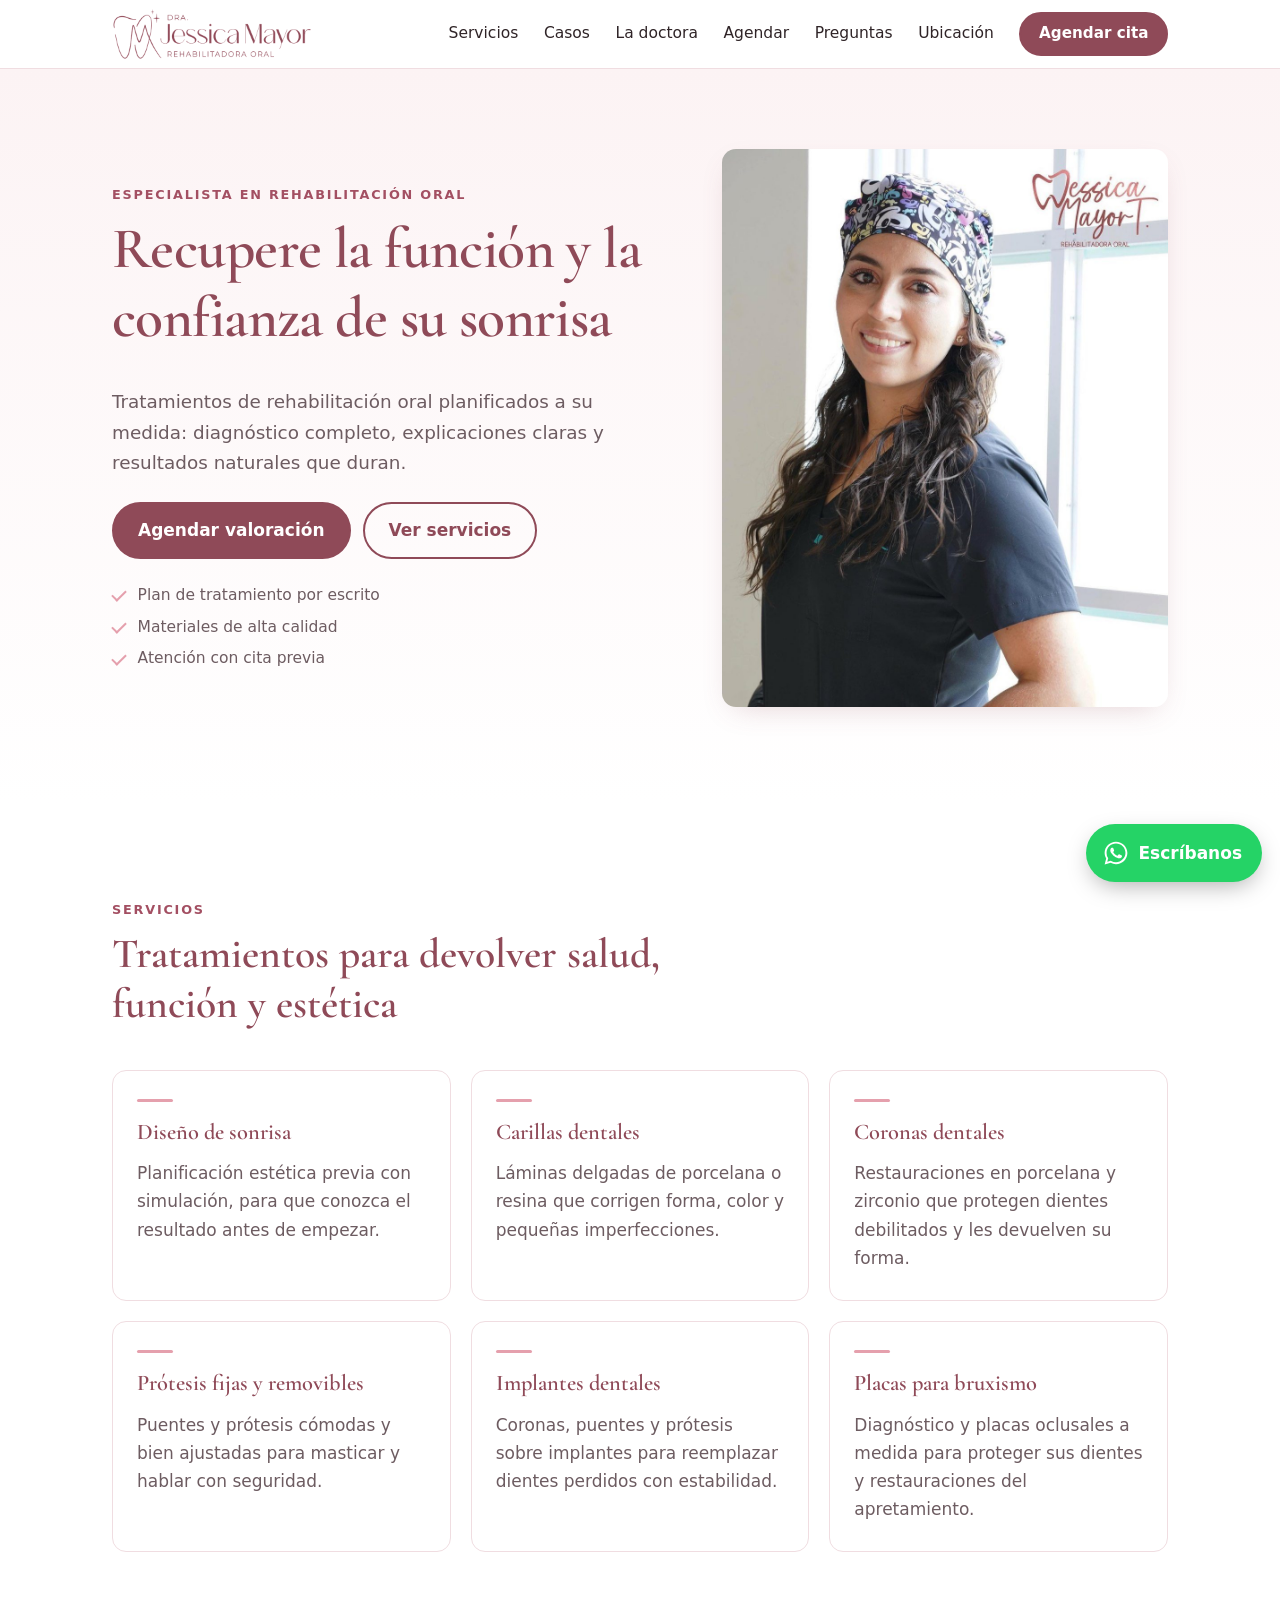
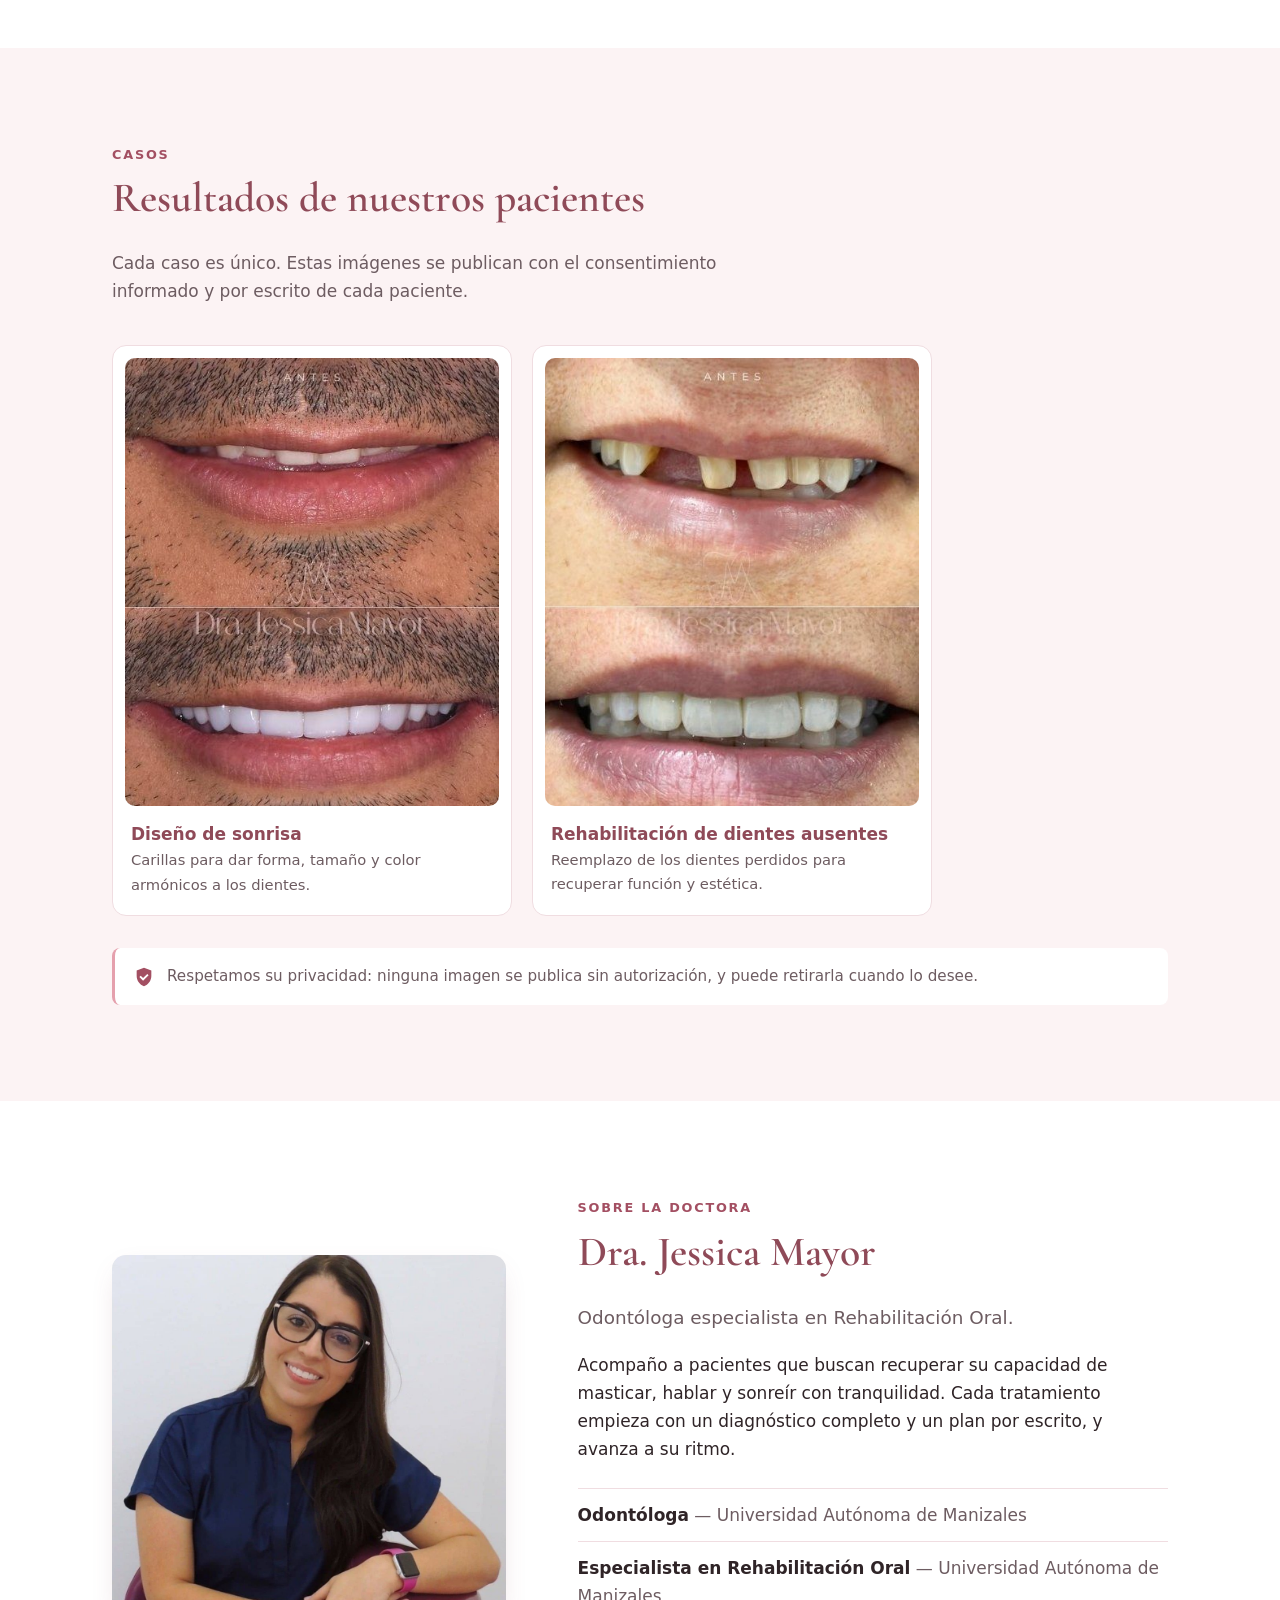
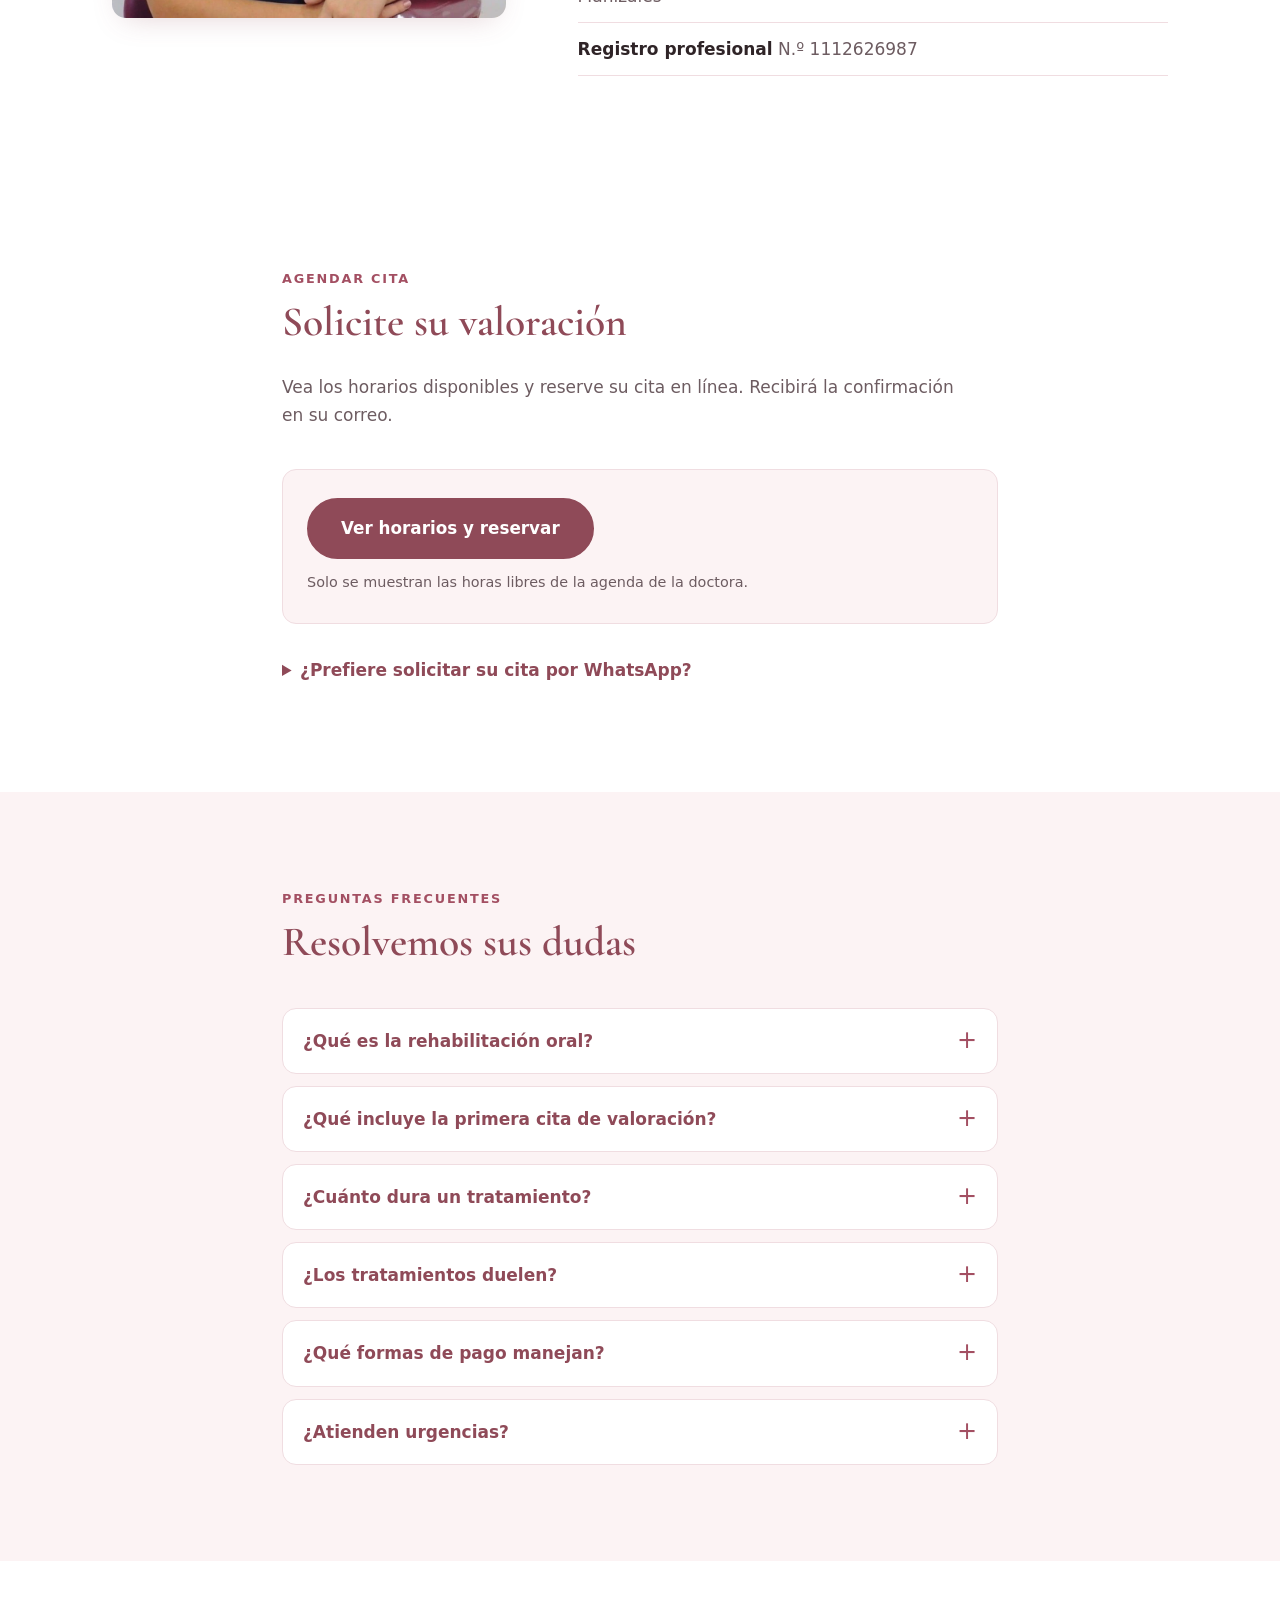
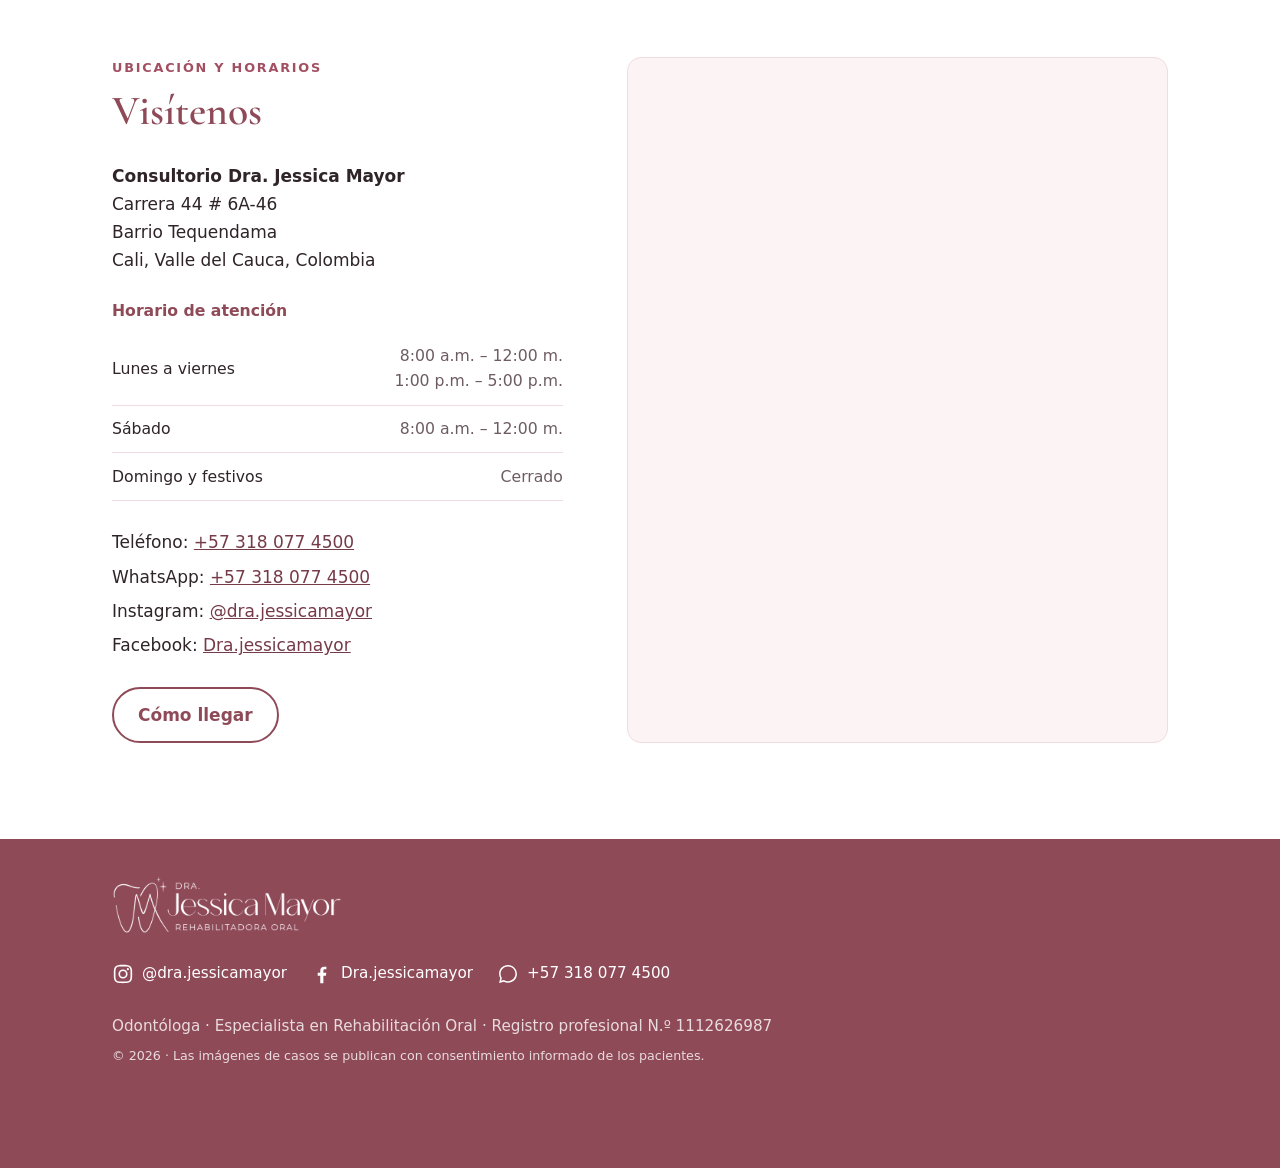
==== commit c9e85504: "Link booking buttons to the Google Calendar appointment page Header, hero and scheduling section now" ====
--- a/index.html
+++ b/index.html
@@ -32,7 +32,7 @@
         <a href="#agendar">Agendar</a>
         <a href="#preguntas">Preguntas</a>
         <a href="#ubicacion">Ubicación</a>
-        <a href="#agendar" class="btn btn--small">Agendar cita</a>
+        <a href="https://calendar.app.google/8KL5nkFPS9Hx1CdFA" class="btn btn--small" target="_blank" rel="noopener">Agendar cita</a>
       </nav>
     </div>
   </header>
@@ -50,7 +50,7 @@
             completo, explicaciones claras y resultados naturales que duran.
           </p>
           <div class="hero__actions">
-            <a href="#agendar" class="btn">Agendar valoración</a>
+            <a href="https://calendar.app.google/8KL5nkFPS9Hx1CdFA" class="btn" target="_blank" rel="noopener">Agendar valoración</a>
             <a href="#servicios" class="btn btn--ghost">Ver servicios</a>
           </div>
           <ul class="hero__points">
@@ -170,9 +170,16 @@
         <header class="section__head">
           <p class="eyebrow">Agendar cita</p>
           <h2>Solicite su valoración</h2>
-          <p>Elija el servicio, el día y la hora que prefiere. Al enviar, se abrirá WhatsApp con su solicitud lista y le confirmaremos la cita por ese medio.</p>
+          <p>Vea los horarios disponibles y reserve su cita en línea. Recibirá la confirmación en su correo.</p>
         </header>
 
+        <div class="booking-online">
+          <a href="https://calendar.app.google/8KL5nkFPS9Hx1CdFA" class="btn btn--large" target="_blank" rel="noopener">Ver horarios y reservar</a>
+          <p class="booking__hint">Solo se muestran las horas libres de la agenda de la doctora.</p>
+        </div>
+
+        <details class="booking-alt">
+          <summary>¿Prefiere solicitar su cita por WhatsApp?</summary>
         <form class="booking" id="booking" novalidate>
           <div class="field">
             <label for="b-nombre">Nombre completo</label>
@@ -211,6 +218,7 @@
           <p class="booking__hint">Atendemos de lunes a viernes de 8:00 a.m. a 12:00 m. y de 1:00 a 5:00 p.m., y los sábados de 8:00 a.m. a 12:00 m. La cita queda confirmada cuando le respondamos.</p>
           <noscript><p class="booking__hint">Para usar este formulario active JavaScript, o escríbanos directamente al <a href="https://wa.me/573180774500">WhatsApp +57 318 077 4500</a>.</p></noscript>
         </form>
+        </details>
       </div>
     </section>
 
--- a/styles.css
+++ b/styles.css
@@ -346,6 +346,23 @@
   .booking { padding: 32px; }
   .field-row { grid-template-columns: 1fr 1fr; }
 }
+
+.booking-online {
+  display: grid; justify-items: start; gap: 12px;
+  padding: 28px 24px;
+  border-radius: var(--radius);
+  background: var(--bg-alt);
+  border: 1px solid var(--line);
+  margin-bottom: 20px;
+}
+.btn--large { min-height: 56px; padding: .9rem 2rem; font-size: 1.05rem; }
+.booking-alt > summary {
+  cursor: pointer;
+  padding: .75rem 0;
+  font-weight: 600;
+  color: var(--primary);
+}
+.booking-alt[open] > summary { margin-bottom: 12px; }
 
 /* ---------- Preguntas frecuentes ---------- */
 .faq { display: grid; gap: 12px; }
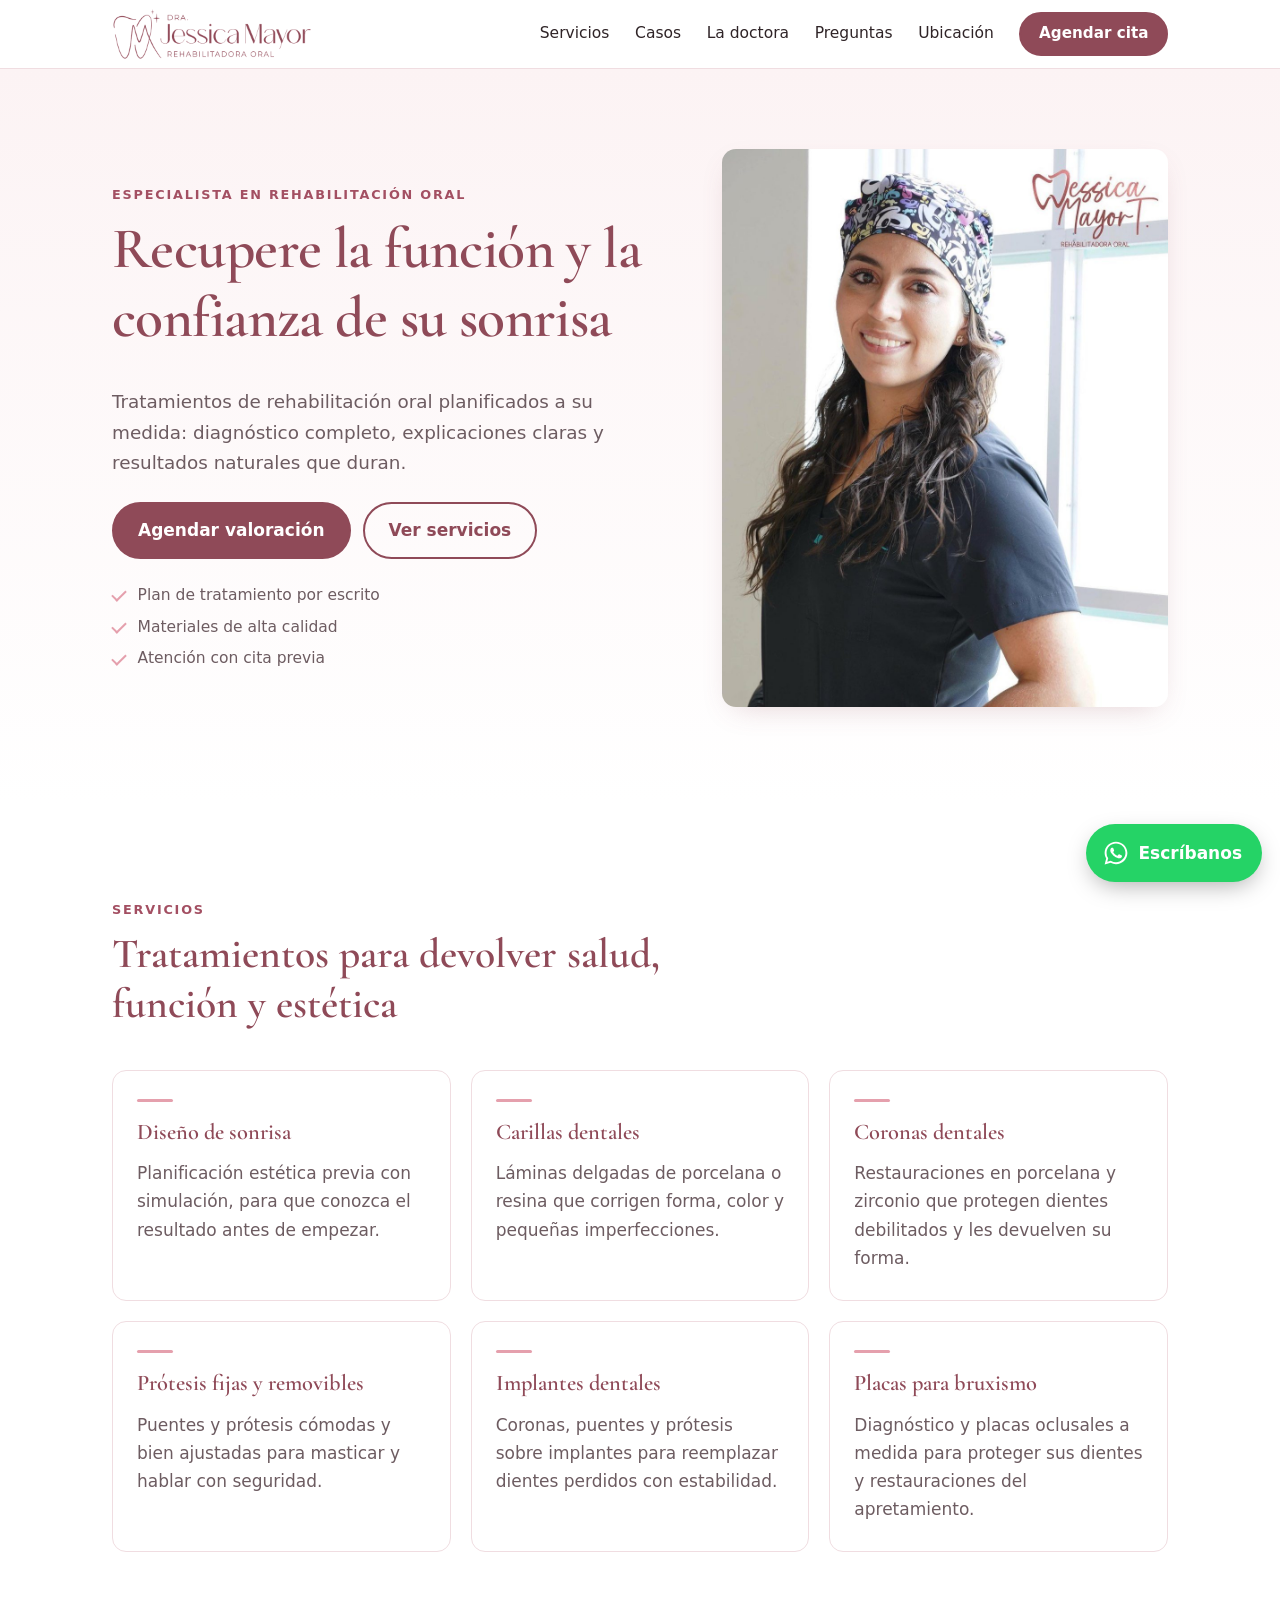
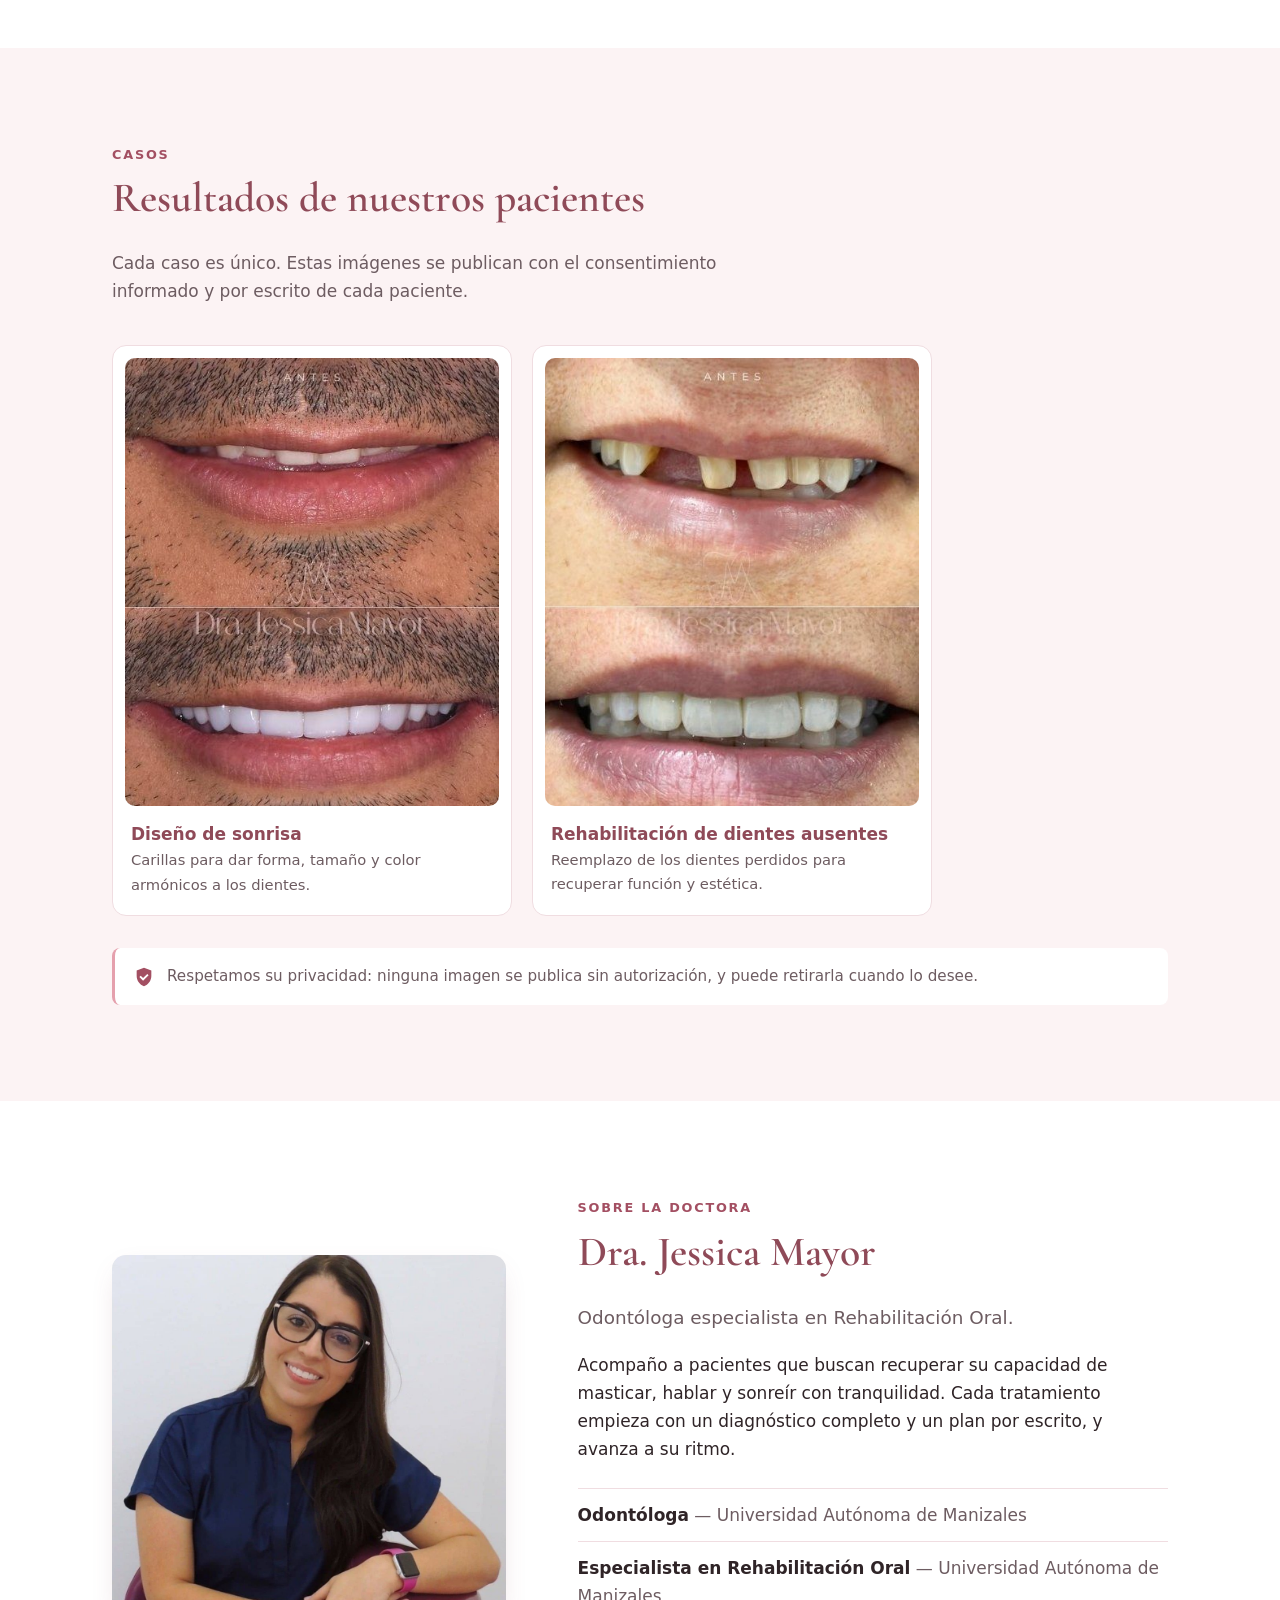
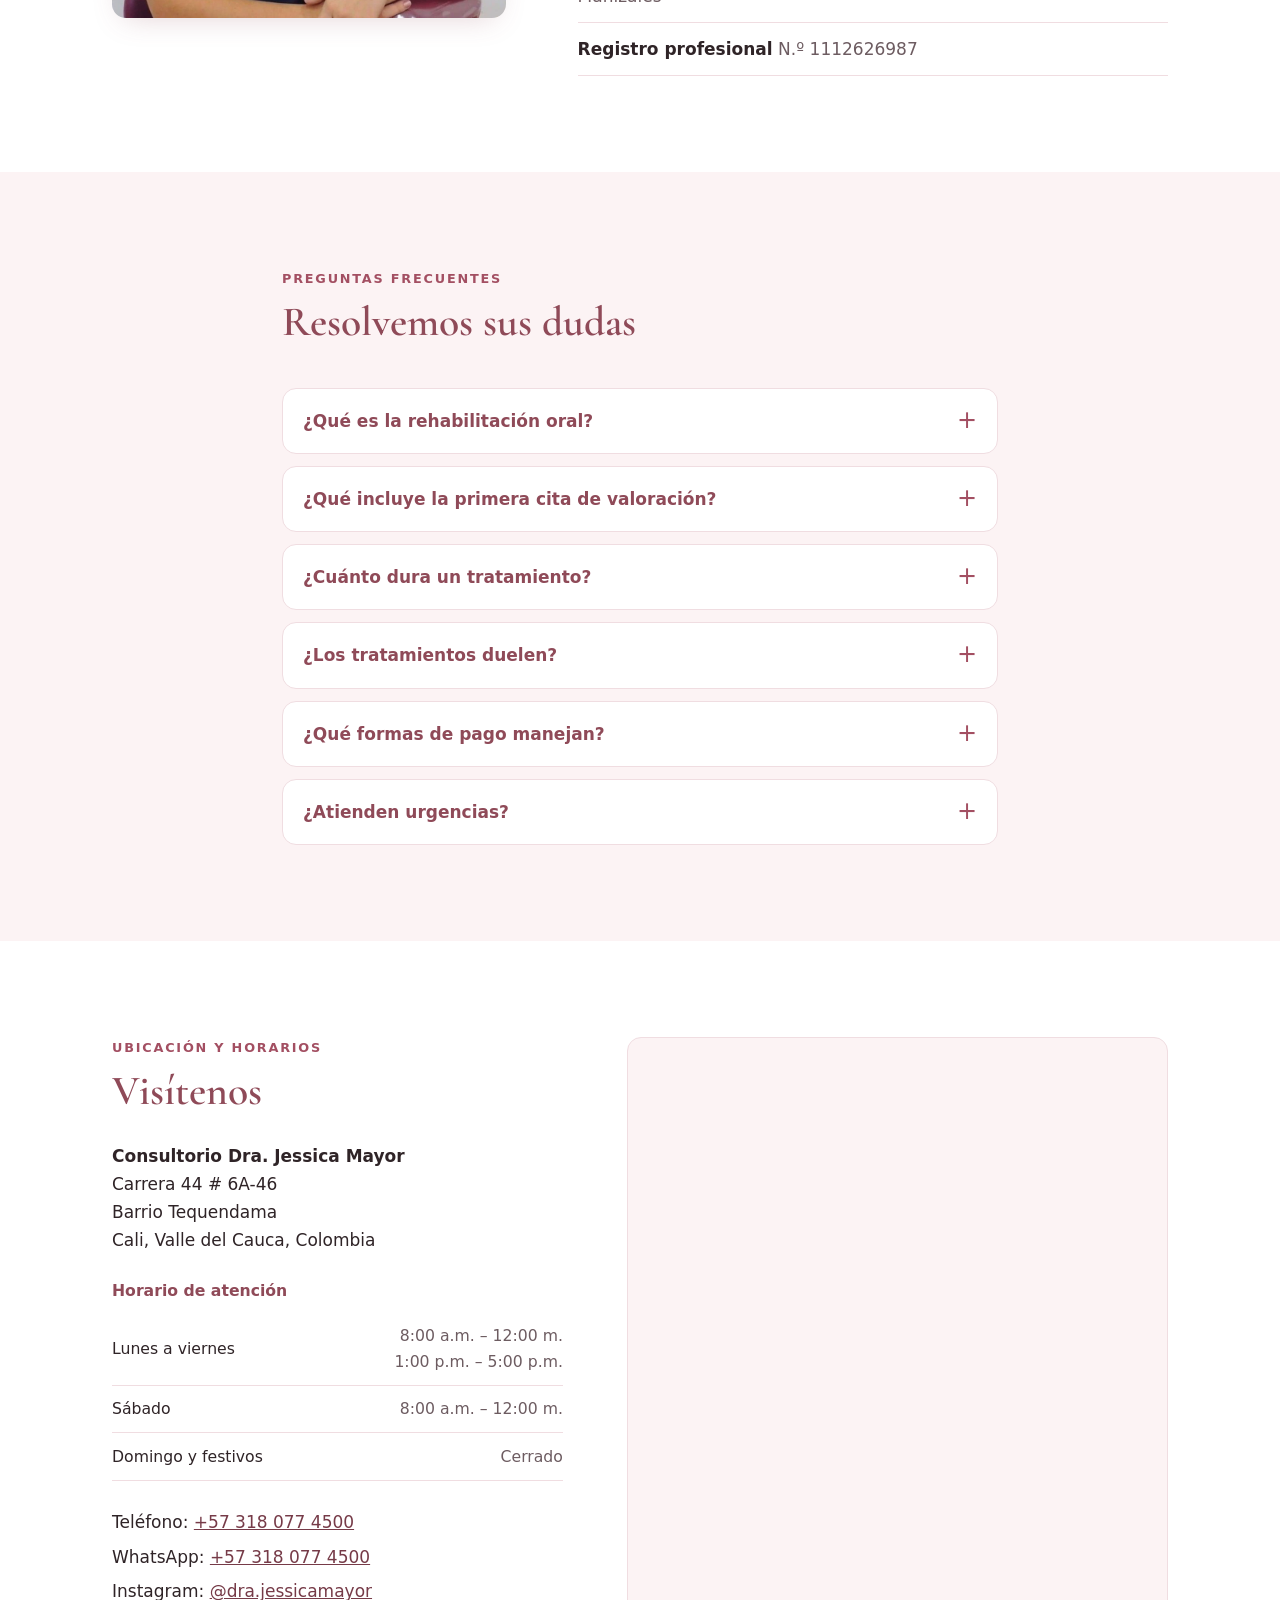
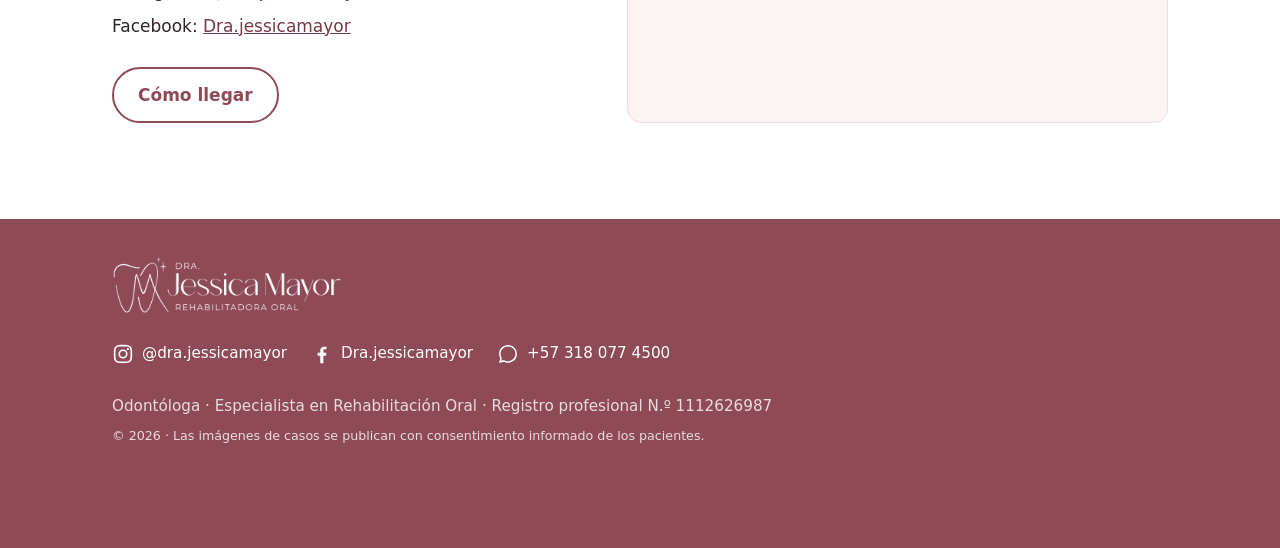
==== commit bb9e638e: "Remove online booking; scheduling happens over WhatsApp Drop the booking section, form and script. B" ====
--- a/index.html
+++ b/index.html
@@ -29,10 +29,9 @@
         <a href="#servicios">Servicios</a>
         <a href="#casos">Casos</a>
         <a href="#doctora">La doctora</a>
-        <a href="#agendar">Agendar</a>
         <a href="#preguntas">Preguntas</a>
         <a href="#ubicacion">Ubicación</a>
-        <a href="https://calendar.app.google/8KL5nkFPS9Hx1CdFA" class="btn btn--small" target="_blank" rel="noopener">Agendar cita</a>
+        <a href="https://wa.me/573180774500?text=Hola%2C%20quisiera%20agendar%20una%20valoraci%C3%B3n" class="btn btn--small" target="_blank" rel="noopener">Agendar cita</a>
       </nav>
     </div>
   </header>
@@ -50,7 +49,7 @@
             completo, explicaciones claras y resultados naturales que duran.
           </p>
           <div class="hero__actions">
-            <a href="https://calendar.app.google/8KL5nkFPS9Hx1CdFA" class="btn" target="_blank" rel="noopener">Agendar valoración</a>
+            <a href="https://wa.me/573180774500?text=Hola%2C%20quisiera%20agendar%20una%20valoraci%C3%B3n" class="btn" target="_blank" rel="noopener">Agendar valoración</a>
             <a href="#servicios" class="btn btn--ghost">Ver servicios</a>
           </div>
           <ul class="hero__points">
@@ -164,64 +163,6 @@
       </div>
     </section>
 
-    <!-- ===== Agendar cita ===== -->
-    <section id="agendar" class="section">
-      <div class="container container--narrow">
-        <header class="section__head">
-          <p class="eyebrow">Agendar cita</p>
-          <h2>Solicite su valoración</h2>
-          <p>Vea los horarios disponibles y reserve su cita en línea. Recibirá la confirmación en su correo.</p>
-        </header>
-
-        <div class="booking-online">
-          <a href="https://calendar.app.google/8KL5nkFPS9Hx1CdFA" class="btn btn--large" target="_blank" rel="noopener">Ver horarios y reservar</a>
-          <p class="booking__hint">Solo se muestran las horas libres de la agenda de la doctora.</p>
-        </div>
-
-        <details class="booking-alt">
-          <summary>¿Prefiere solicitar su cita por WhatsApp?</summary>
-        <form class="booking" id="booking" novalidate>
-          <div class="field">
-            <label for="b-nombre">Nombre completo</label>
-            <input id="b-nombre" name="nombre" type="text" autocomplete="name" required>
-          </div>
-          <div class="field">
-            <label for="b-servicio">Servicio</label>
-            <select id="b-servicio" name="servicio" required>
-              <option value="Valoración general">Valoración general</option>
-              <option>Diseño de sonrisa</option>
-              <option>Carillas dentales</option>
-              <option>Coronas dentales</option>
-              <option>Prótesis fijas y removibles</option>
-              <option>Implantes dentales</option>
-              <option>Placas para bruxismo</option>
-            </select>
-          </div>
-          <div class="field-row">
-            <div class="field">
-              <label for="b-fecha">Fecha</label>
-              <input id="b-fecha" name="fecha" type="date" required>
-            </div>
-            <div class="field">
-              <label for="b-hora">Hora</label>
-              <select id="b-hora" name="hora" required disabled>
-                <option value="">Elija primero la fecha</option>
-              </select>
-            </div>
-          </div>
-          <div class="field">
-            <label for="b-nota">Comentario <span class="optional">(opcional)</span></label>
-            <textarea id="b-nota" name="nota" rows="3" placeholder="Cuéntenos brevemente el motivo de su consulta"></textarea>
-          </div>
-          <p class="booking__error" id="b-error" role="alert" hidden></p>
-          <button type="submit" class="btn">Solicitar cita por WhatsApp</button>
-          <p class="booking__hint">Atendemos de lunes a viernes de 8:00 a.m. a 12:00 m. y de 1:00 a 5:00 p.m., y los sábados de 8:00 a.m. a 12:00 m. La cita queda confirmada cuando le respondamos.</p>
-          <noscript><p class="booking__hint">Para usar este formulario active JavaScript, o escríbanos directamente al <a href="https://wa.me/573180774500">WhatsApp +57 318 077 4500</a>.</p></noscript>
-        </form>
-        </details>
-      </div>
-    </section>
-
     <!-- ===== Preguntas frecuentes ===== -->
     <section id="preguntas" class="section section--alt">
       <div class="container container--narrow">
@@ -323,86 +264,5 @@
     <span class="whatsapp__label">Escríbanos</span>
   </a>
 
-  <script>
-  (function () {
-    var WA = "573180774500";
-    var form = document.getElementById("booking");
-    var fecha = document.getElementById("b-fecha");
-    var hora = document.getElementById("b-hora");
-    var error = document.getElementById("b-error");
-    var DIAS = ["domingo", "lunes", "martes", "miércoles", "jueves", "viernes", "sábado"];
-
-    function pad(n) { return (n < 10 ? "0" : "") + n; }
-    function iso(d) { return d.getFullYear() + "-" + pad(d.getMonth() + 1) + "-" + pad(d.getDate()); }
-    function label(h, m) {
-      var suf = h < 12 ? "a.m." : (h === 12 ? "m." : "p.m.");
-      var h12 = h > 12 ? h - 12 : h;
-      return h12 + ":" + pad(m) + " " + suf;
-    }
-    // Bloques de 30 minutos según el horario del consultorio.
-    function slots(day) {
-      if (day === 0) return [];
-      var ranges = day === 6 ? [[8, 12]] : [[8, 12], [13, 17]];
-      var out = [];
-      ranges.forEach(function (r) {
-        for (var h = r[0]; h < r[1]; h++) { out.push([h, 0]); out.push([h, 30]); }
-      });
-      return out;
-    }
-
-    var today = new Date();
-    var max = new Date(); max.setDate(max.getDate() + 60);
-    fecha.min = iso(today);
-    fecha.max = iso(max);
-
-    function showError(msg) { error.textContent = msg; error.hidden = !msg; }
-
-    fecha.addEventListener("change", function () {
-      showError("");
-      hora.innerHTML = "";
-      if (!fecha.value) { hora.disabled = true; return; }
-      var p = fecha.value.split("-");
-      var d = new Date(+p[0], +p[1] - 1, +p[2]);
-      var list = slots(d.getDay());
-      var now = new Date();
-      list = list.filter(function (s) {
-        var t = new Date(d); t.setHours(s[0], s[1], 0, 0);
-        return t - now > 2 * 60 * 60 * 1000; // al menos 2 horas de anticipación
-      });
-      if (!list.length) {
-        hora.disabled = true;
-        hora.innerHTML = '<option value="">Sin horarios ese día</option>';
-        showError(d.getDay() === 0 ? "Los domingos no atendemos. Elija otro día." : "No quedan horarios disponibles ese día. Elija otra fecha.");
-        return;
-      }
-      hora.disabled = false;
-      hora.innerHTML = '<option value="">Elija la hora</option>' + list.map(function (s) {
-        var l = label(s[0], s[1]);
-        return '<option value="' + l + '">' + l + "</option>";
-      }).join("");
-    });
-
-    form.addEventListener("submit", function (e) {
-      e.preventDefault();
-      var nombre = form.nombre.value.trim();
-      if (!nombre) { showError("Escriba su nombre."); form.nombre.focus(); return; }
-      if (!fecha.value) { showError("Elija la fecha."); fecha.focus(); return; }
-      if (!hora.value) { showError("Elija la hora."); hora.focus(); return; }
-      showError("");
-      var p = fecha.value.split("-");
-      var d = new Date(+p[0], +p[1] - 1, +p[2]);
-      var fechaTxt = DIAS[d.getDay()] + " " + d.getDate() + "/" + pad(d.getMonth() + 1) + "/" + d.getFullYear();
-      var msg = "Hola, quisiera agendar una cita.\n" +
-        "• Nombre: " + nombre + "\n" +
-        "• Servicio: " + form.servicio.value + "\n" +
-        "• Fecha: " + fechaTxt + "\n" +
-        "• Hora: " + hora.value;
-      var nota = form.nota.value.trim();
-      if (nota) msg += "\n• Comentario: " + nota;
-      window.open("https://wa.me/" + WA + "?text=" + encodeURIComponent(msg), "_blank", "noopener");
-    });
-  })();
-  </script>
-
 </body>
 </html>
--- a/styles.css
+++ b/styles.css
@@ -305,64 +305,6 @@
 }
 .credentials li:last-child { border-bottom: 1px solid var(--line); }
 .credentials strong { color: var(--ink); }
-
-/* ---------- Agendar cita ---------- */
-.booking {
-  display: grid; gap: 18px;
-  background: #fff;
-  border: 1px solid var(--line);
-  border-radius: var(--radius);
-  padding: 24px 20px;
-  box-shadow: var(--shadow);
-}
-.field { display: grid; gap: 6px; min-width: 0; }
-.field-row { display: grid; gap: 18px; }
-.field label { font-weight: 600; color: var(--primary); font-size: .95rem; }
-.optional { font-weight: 400; color: var(--muted); }
-.field input, .field select, .field textarea {
-  width: 100%;
-  min-height: 48px;
-  padding: .7rem .9rem;
-  border: 1px solid #dcc6cb;
-  border-radius: 10px;
-  background: #fff;
-  color: var(--ink);
-  font: inherit;
-  font-size: 1rem; /* evita el zoom automático en iPhone */
-}
-.field textarea { resize: vertical; }
-.field input:focus, .field select:focus, .field textarea:focus {
-  outline: none; border-color: var(--primary); box-shadow: 0 0 0 3px rgba(143, 74, 88, .18);
-}
-.field select:disabled { background: var(--bg-alt); color: var(--muted); }
-.booking .btn { justify-self: start; }
-.booking__error {
-  margin: 0; padding: .7rem .9rem;
-  background: #fdecee; color: #8a2f40;
-  border-radius: 8px; font-size: .95rem;
-}
-.booking__hint { margin: 0; color: var(--muted); font-size: .9rem; }
-@media (min-width: 640px) {
-  .booking { padding: 32px; }
-  .field-row { grid-template-columns: 1fr 1fr; }
-}
-
-.booking-online {
-  display: grid; justify-items: start; gap: 12px;
-  padding: 28px 24px;
-  border-radius: var(--radius);
-  background: var(--bg-alt);
-  border: 1px solid var(--line);
-  margin-bottom: 20px;
-}
-.btn--large { min-height: 56px; padding: .9rem 2rem; font-size: 1.05rem; }
-.booking-alt > summary {
-  cursor: pointer;
-  padding: .75rem 0;
-  font-weight: 600;
-  color: var(--primary);
-}
-.booking-alt[open] > summary { margin-bottom: 12px; }
 
 /* ---------- Preguntas frecuentes ---------- */
 .faq { display: grid; gap: 12px; }
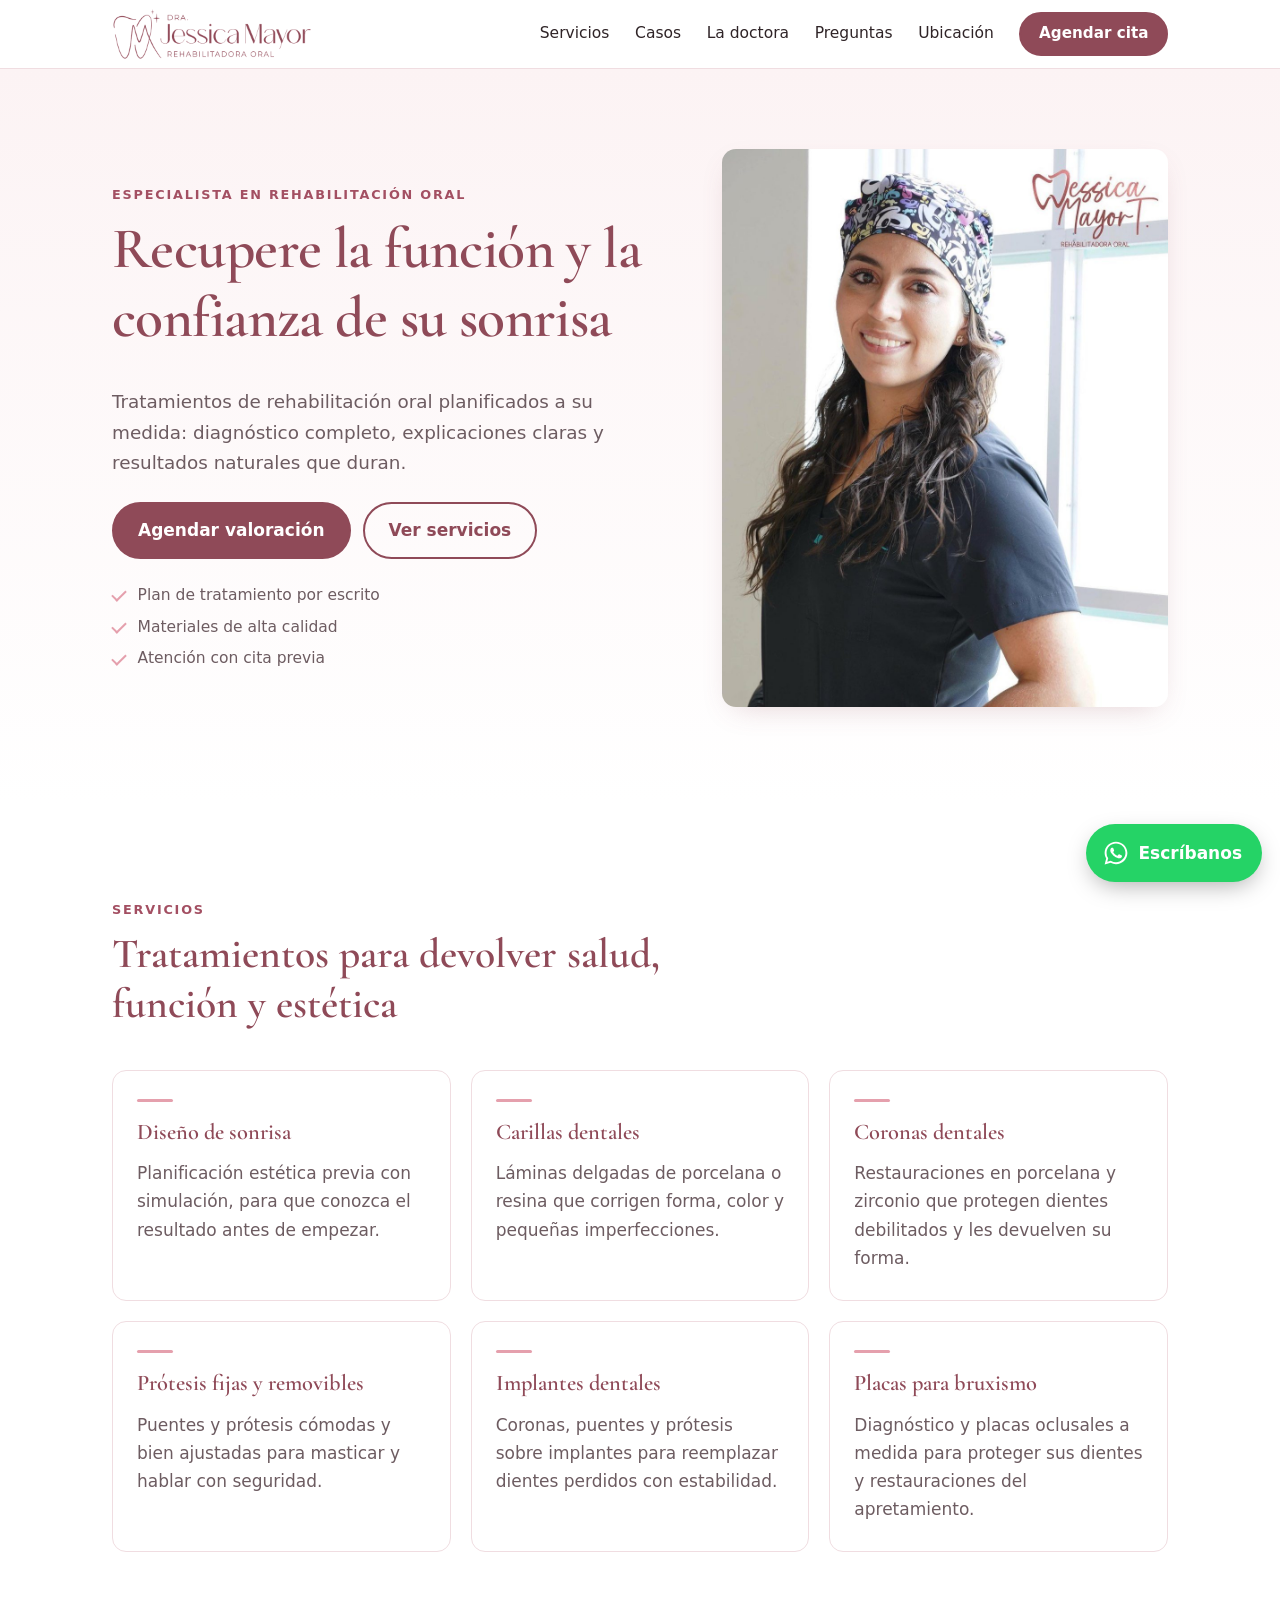
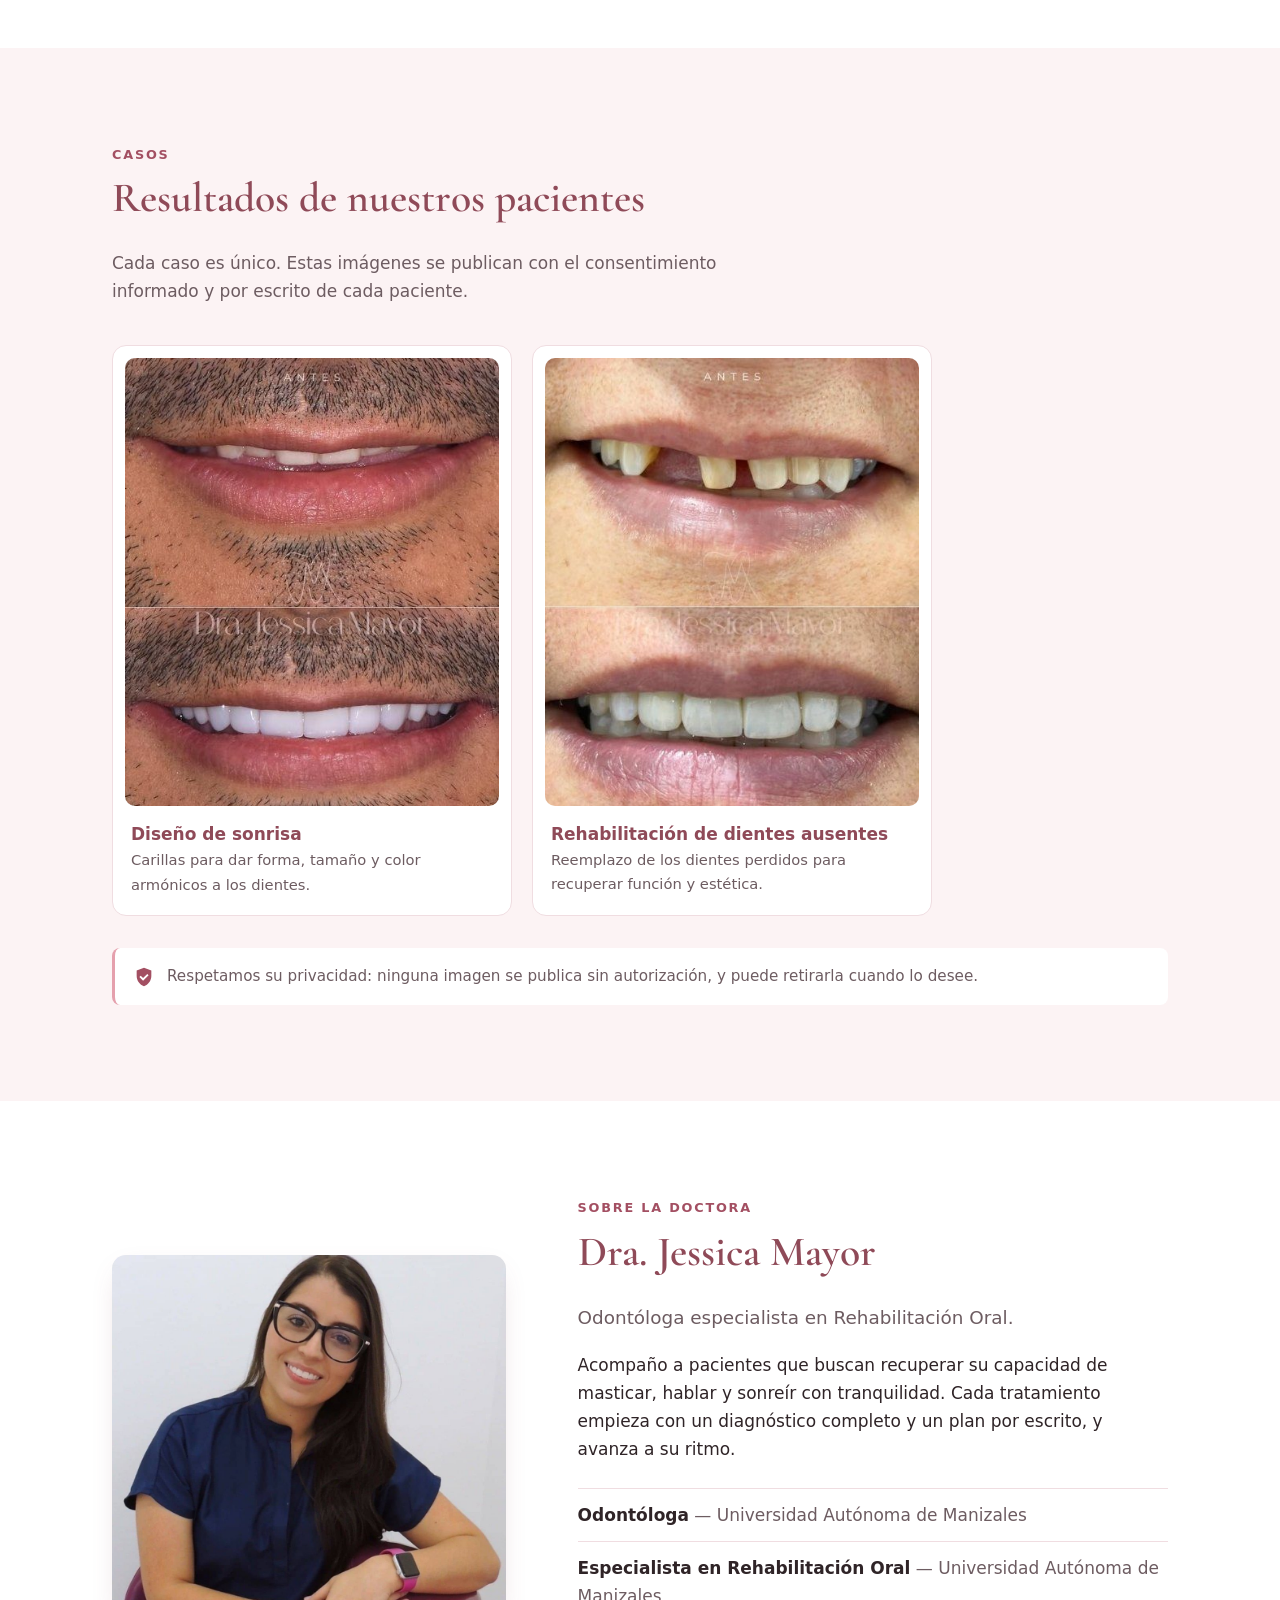
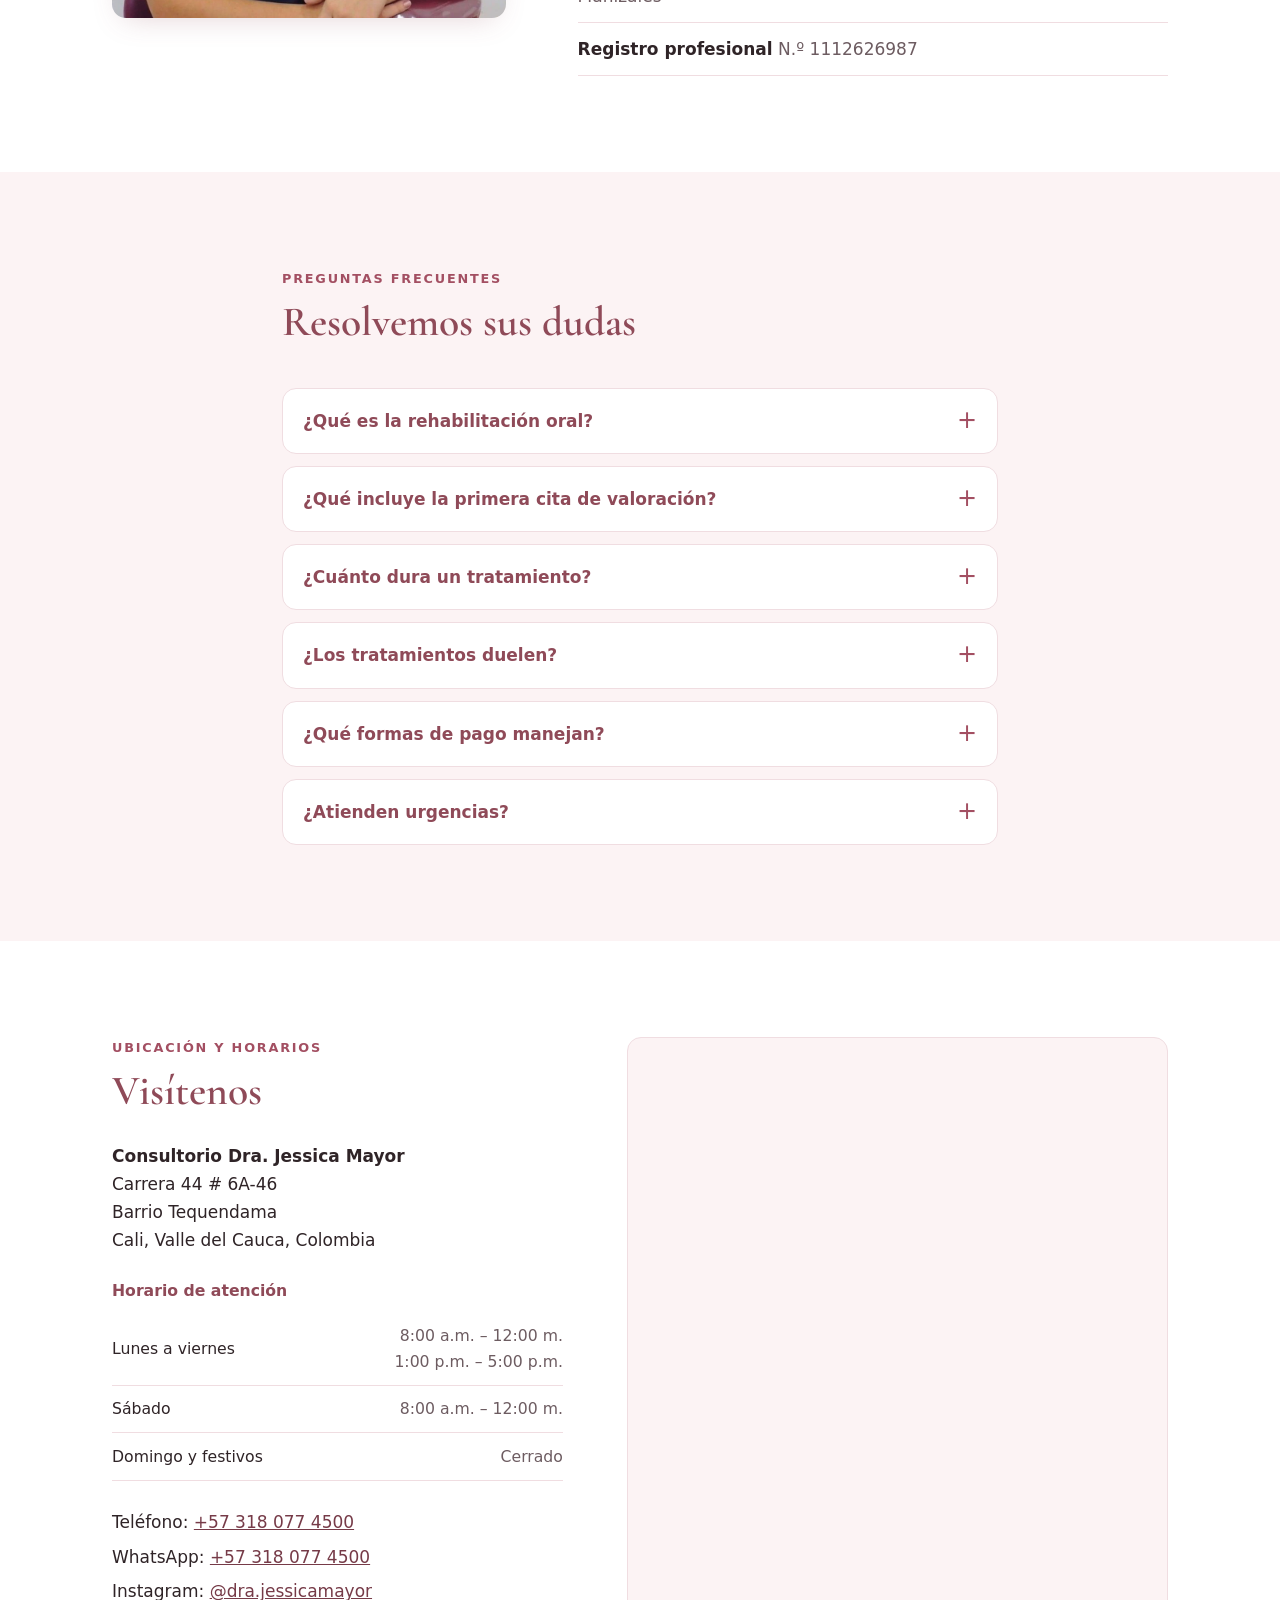
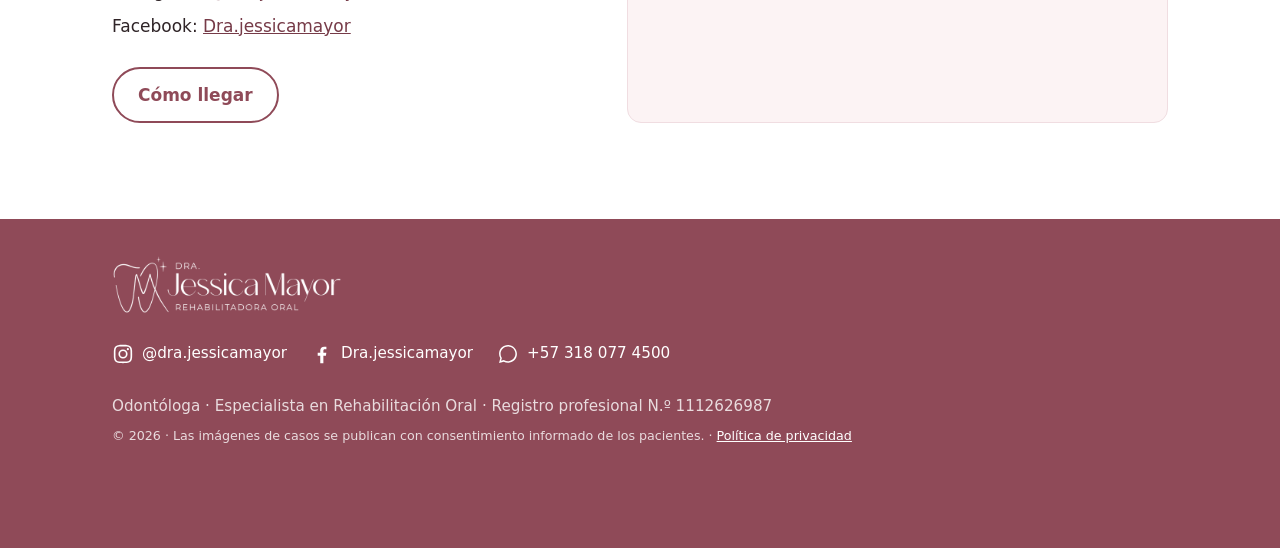
==== commit 9632654d: "Add data privacy policy page (Ley 1581) and footer link Co-Authored-By: Claude Opus 5.5 <noreply@ant" ====
--- a/index.html
+++ b/index.html
@@ -251,7 +251,7 @@
         <li><a href="https://wa.me/573180774500" target="_blank" rel="noopener" aria-label="WhatsApp"><svg viewBox="0 0 32 32" aria-hidden="true"><path d="M16 3C8.8 3 3 8.7 3 15.8c0 2.3.6 4.5 1.8 6.5L3 29l6.9-1.8c1.9 1 4 1.6 6.1 1.6 7.2 0 13-5.7 13-12.8S23.2 3 16 3Zm0 23.5c-1.9 0-3.8-.5-5.5-1.5l-.4-.2-4.1 1.1 1.1-4-.3-.4a10.5 10.5 0 0 1-1.6-5.6C5.2 9.9 10 5.2 16 5.2s10.8 4.7 10.8 10.6S22 26.5 16 26.5Z"/></svg><span>+57 318 077 4500</span></a></li>
       </ul>
       <p>Odontóloga · Especialista en Rehabilitación Oral · Registro profesional N.º 1112626987</p>
-      <p><small>© 2026 · Las imágenes de casos se publican con consentimiento informado de los pacientes.</small></p>
+      <p><small>© 2026 · Las imágenes de casos se publican con consentimiento informado de los pacientes. · <a href="privacidad.html">Política de privacidad</a></small></p>
     </div>
   </footer>
 
--- a/styles.css
+++ b/styles.css
@@ -441,3 +441,9 @@
   .about { grid-template-columns: .8fr 1.2fr; gap: 72px; }
   .location { grid-template-columns: 1fr 1.2fr; gap: 64px; align-items: stretch; }
 }
+
+/* ---------- Política de privacidad ---------- */
+.legal h1 { font-size: clamp(2rem, 6vw, 2.8rem); }
+.legal h2 { font-size: 1.5rem; margin-top: 2rem; }
+.legal ul { padding-left: 1.2rem; }
+.footer a { color: #fff; }
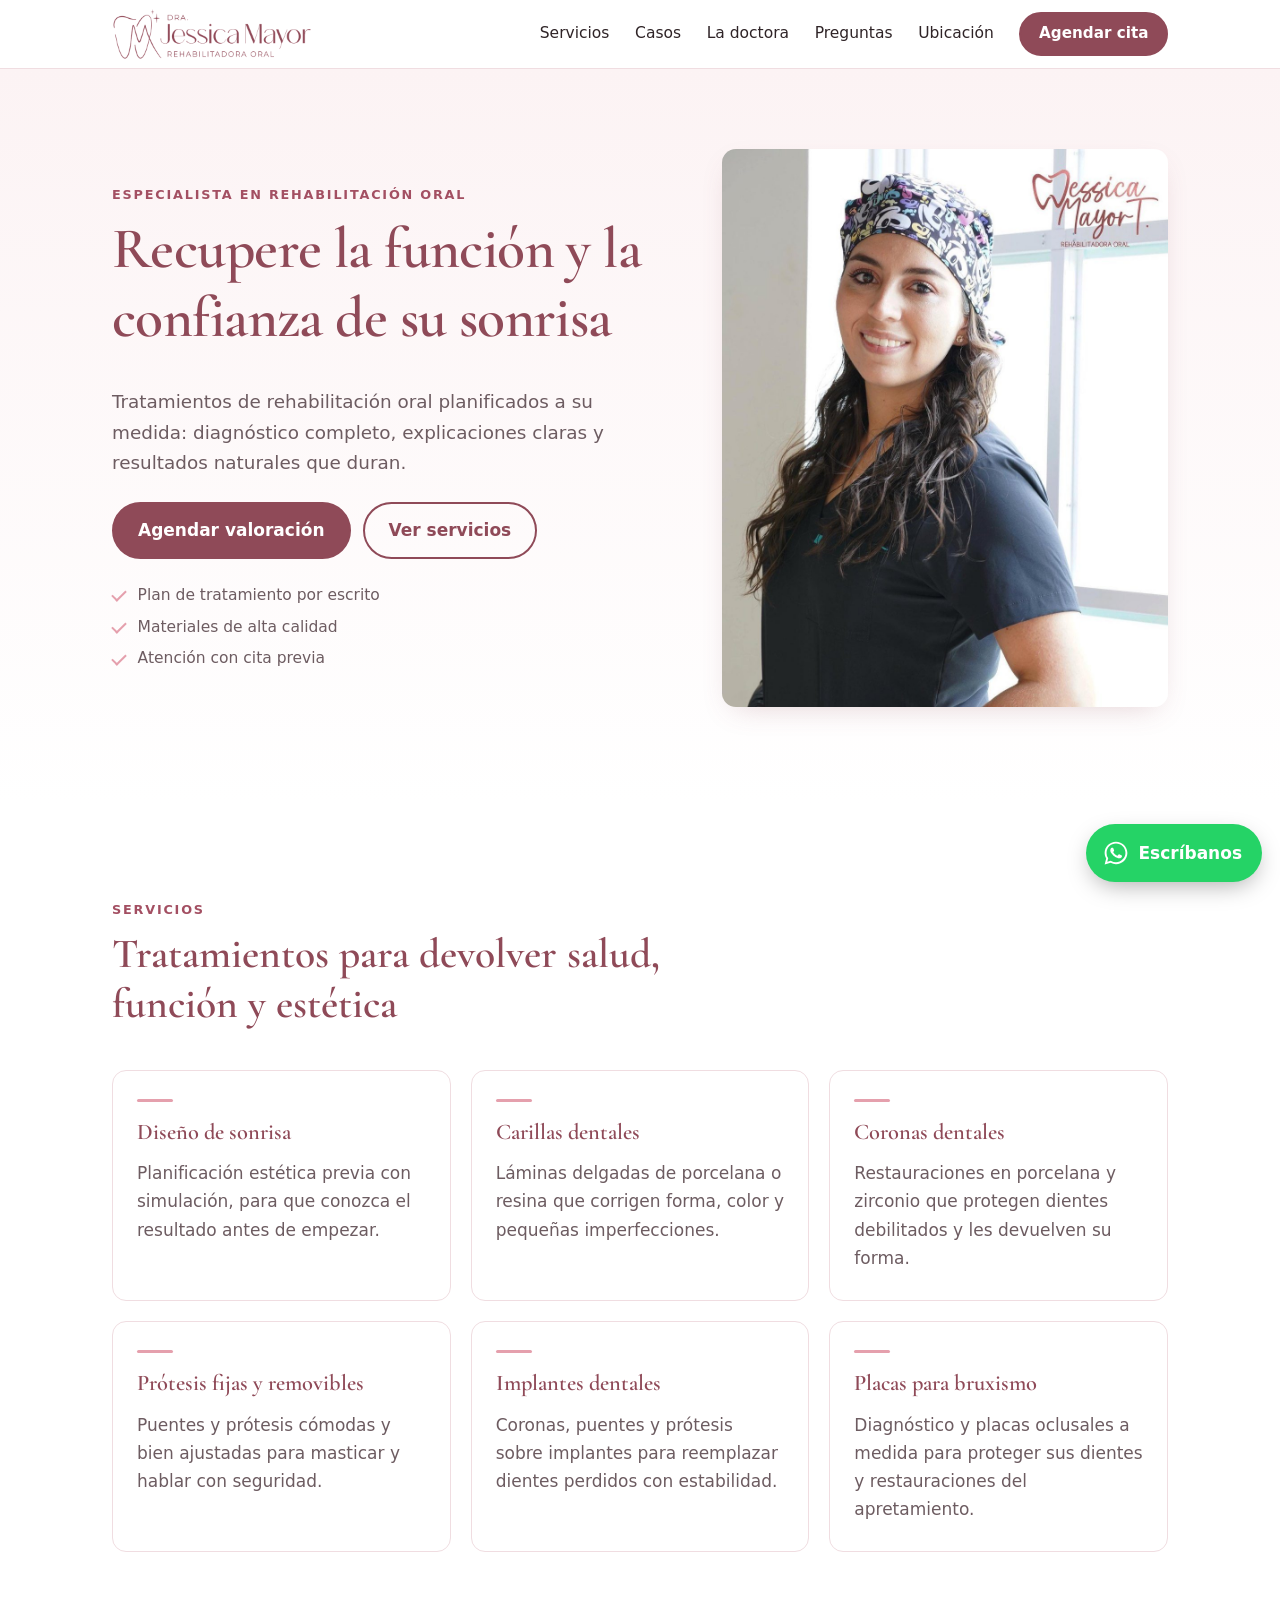
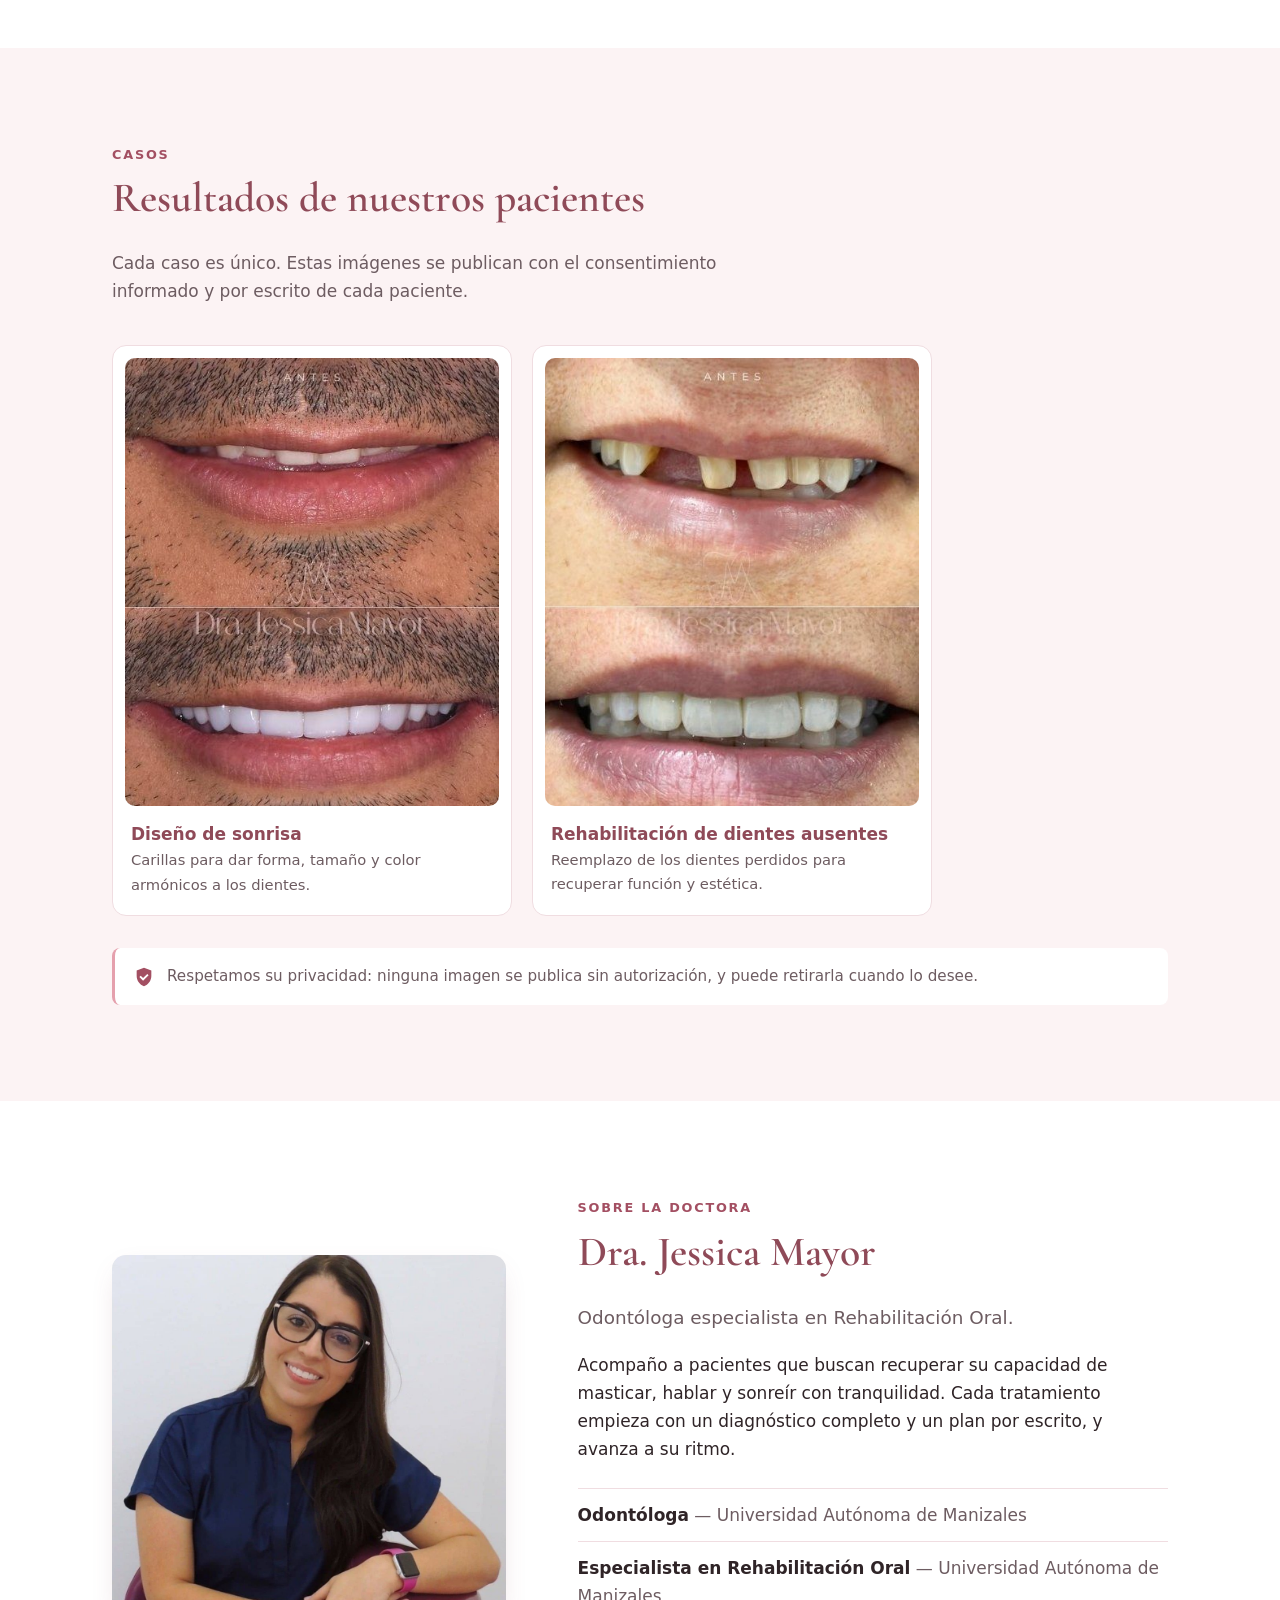
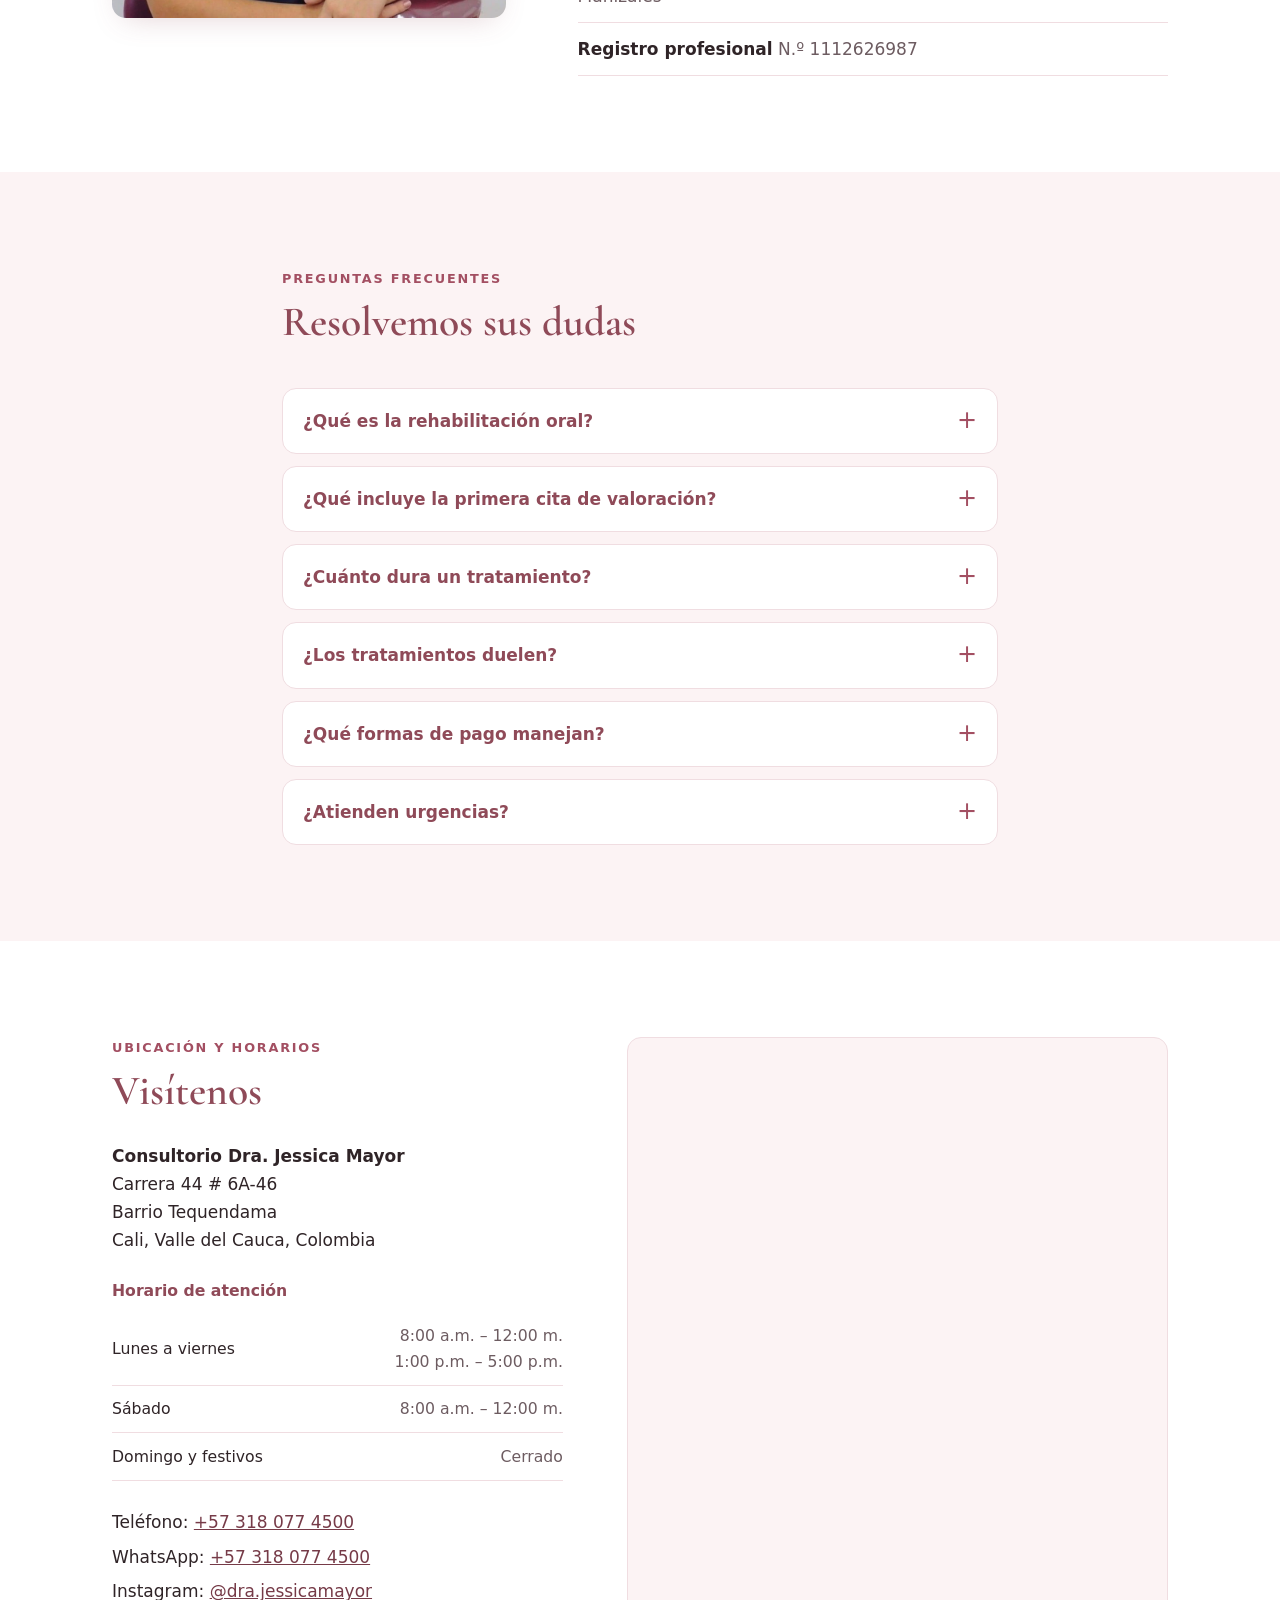
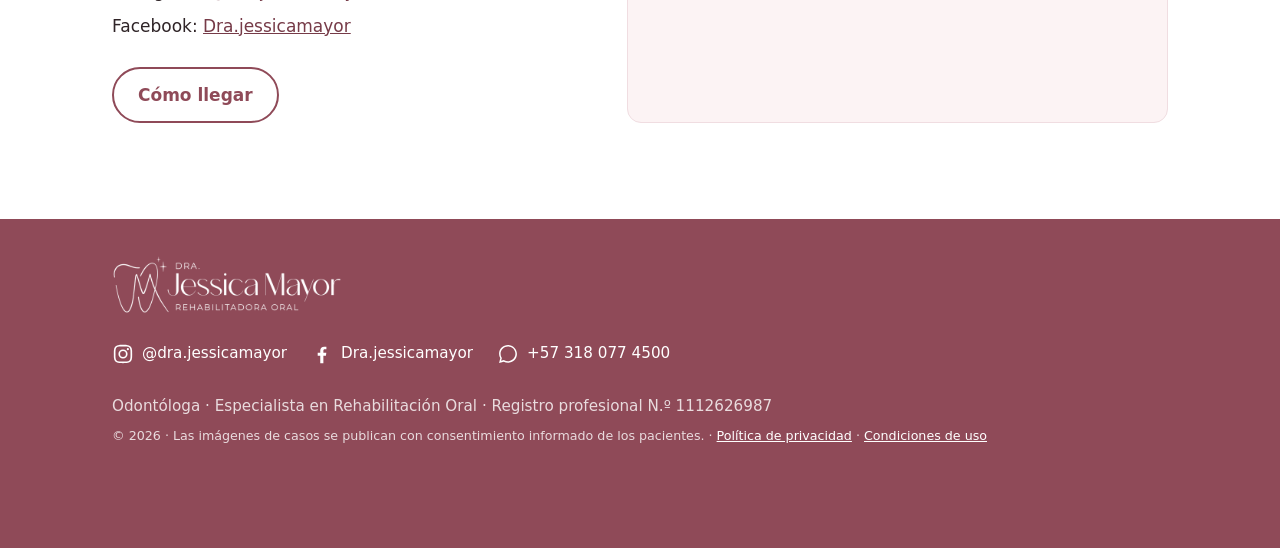
==== commit 53709a03: "Add terms of service page and footer link Co-Authored-By: Claude Opus 5.5 <noreply@anthropic.com> Cl" ====
--- a/index.html
+++ b/index.html
@@ -251,7 +251,7 @@
         <li><a href="https://wa.me/573180774500" target="_blank" rel="noopener" aria-label="WhatsApp"><svg viewBox="0 0 32 32" aria-hidden="true"><path d="M16 3C8.8 3 3 8.7 3 15.8c0 2.3.6 4.5 1.8 6.5L3 29l6.9-1.8c1.9 1 4 1.6 6.1 1.6 7.2 0 13-5.7 13-12.8S23.2 3 16 3Zm0 23.5c-1.9 0-3.8-.5-5.5-1.5l-.4-.2-4.1 1.1 1.1-4-.3-.4a10.5 10.5 0 0 1-1.6-5.6C5.2 9.9 10 5.2 16 5.2s10.8 4.7 10.8 10.6S22 26.5 16 26.5Z"/></svg><span>+57 318 077 4500</span></a></li>
       </ul>
       <p>Odontóloga · Especialista en Rehabilitación Oral · Registro profesional N.º 1112626987</p>
-      <p><small>© 2026 · Las imágenes de casos se publican con consentimiento informado de los pacientes. · <a href="privacidad.html">Política de privacidad</a></small></p>
+      <p><small>© 2026 · Las imágenes de casos se publican con consentimiento informado de los pacientes. · <a href="privacidad.html">Política de privacidad</a> · <a href="terminos.html">Condiciones de uso</a></small></p>
     </div>
   </footer>
 
